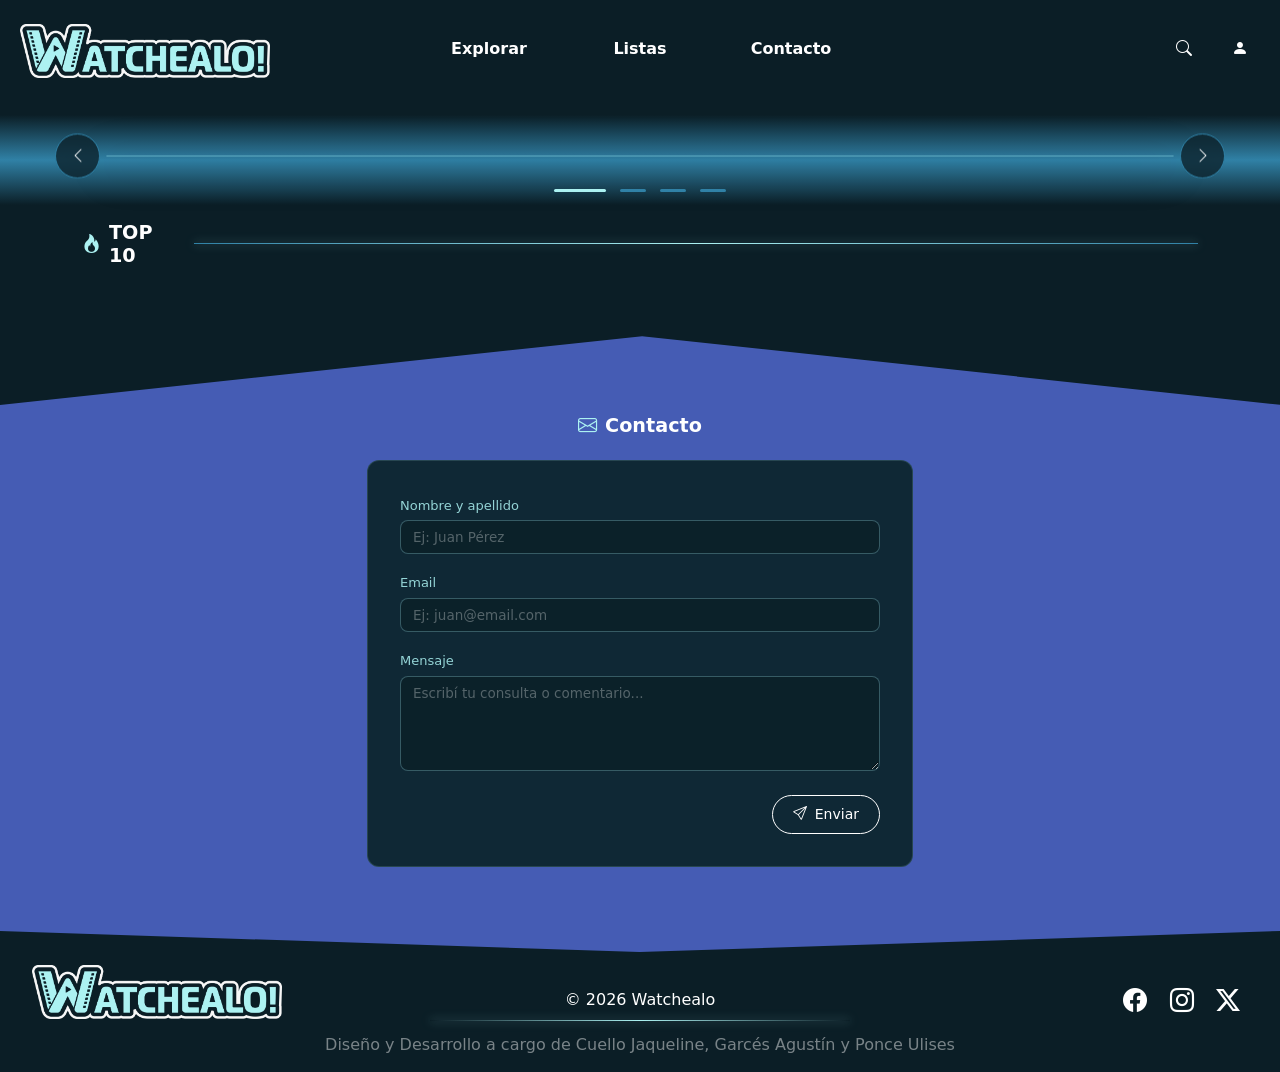
==== index.html @ a104c5ea "CAMBIOS ACTUALES" ====
<!DOCTYPE html>
<html lang="es">
<head>
    <meta charset="UTF-8">
    <meta name="viewport" content="width=device-width, initial-scale=1.0">
    <link href="https://cdn.jsdelivr.net/npm/bootstrap@5.2.3/dist/css/bootstrap.min.css" rel="stylesheet" integrity="sha384-rbsA2VBKQhggwzxH7pPCaAqO46MgnOM80zW1RWuH61DGLwZJEdK2Kadq2F9CUG65" crossorigin="anonymous">
    <link rel="stylesheet" href="https://cdn.jsdelivr.net/npm/bootstrap-icons@1.13.1/font/bootstrap-icons.min.css">
    <link rel="stylesheet" href="../css/estilos.css">
    <script src="https://www.google.com/recaptcha/api.js" async defer></script>
    <title>Inicio</title>
</head>
<body>
    <header class="sticky-top">
        <div class="container-fluid mb-3">
            <div class="row">
                <nav class="navbar navbar-expand-lg navbar-dark mx-auto bg-dark">
                    <div class="container-fluid mx-2 my-2 position-relative">
                        <a class="navbar-brand" href="inicio.html"><img src="../img/logo.png" alt="Logo" width="250" height="auto" class="d-inline-block align-text-top img"></a>
                        <button class="navbar-toggler" type="button" data-bs-toggle="collapse" data-bs-target="#navbarNav" aria-controls="navbarNav" aria-expanded="false" aria-label="Toggle navigation">
                        <span class="icono-hamb"><i class="bi bi-caret-down-fill"></i></span>
                        </button>
                        <div class="collapse navbar-collapse" id="navbarNav">

                            <!-- Menú centrado -->
                            <ul class="navbar-nav mx-auto links">
                                <li class="nav-item px-2">
                                    <a class="nav-link btn-nav" href="explorar.html">Explorar</a>
                                </li>
                                <li class="nav-item px-2">
                                    <a class="nav-link btn-nav" href="listas.html">Listas</a>
                                </li>
                                <li class="nav-item px-2">
                                    <a class="nav-link btn-nav" href="#Contacto">Contacto</a>
                                </li>
                            </ul>

                            <!-- Buscador y usuario a la derecha -->
                            <div class="d-flex flex-row flex-lg-row align-items-center ms-auto busquedaYusuario">
                                <form id="busquedaNav" class="d-flex me-3">
                                    <input class="form-control me-2" id="cuadroBusqueda" type="search" placeholder="Buscar...">
                                    <button class="btn btn-outline-success" id="busqueda" type="submit">
                                        <i class="bi bi-search"></i>
                                    </button>
                                </form>

                                <a href="perfil.html">
                                    <button class="btn btn-user" type="button">
                                        <i class="bi bi-person-fill"></i>
                                    </button>
                                </a>
                            </div>

                        </div>
                    </div>
                </nav>
            </div>
        </div>
    </header> 
    
    <main>
        <section class="carousel-wrap">
            <div class="container">
                <div class="position-relative px-4">

                    <div id="Carousel" class="carousel slide" data-bs-ride="carousel" data-bs-interval="6000">

                        <!-- INDICATORS -->
                        <div class="carousel-indicators">
                            <button type="button" data-bs-target="#Carousel" data-bs-slide-to="0" class="active" aria-current="true" aria-label="Slide 1"></button>
                            <button type="button" data-bs-target="#Carousel" data-bs-slide-to="1" aria-label="Slide 2"></button>
                            <button type="button" data-bs-target="#Carousel" data-bs-slide-to="2" aria-label="Slide 3"></button>
                            <button type="button" data-bs-target="#Carousel" data-bs-slide-to="3" aria-label="Slide 4"></button>
                        </div>

                        <div class="carousel-inner" id="contenedor-carrusel">

                            

                        </div>

                        <!-- CONTROLS  -->
                        <button class="carousel-control-prev" type="button" data-bs-target="#Carousel" data-bs-slide="prev">
                            <span class="carousel-control-prev-icon" aria-hidden="true"></span>
                            <span class="visually-hidden">Anterior</span>
                        </button>
                        <button class="carousel-control-next" type="button" data-bs-target="#Carousel" data-bs-slide="next">
                            <span class="carousel-control-next-icon" aria-hidden="true"></span>
                            <span class="visually-hidden">Siguiente</span>
                        </button>

                    </div>

                </div>
            </div>
        </section>

        <!-- ══ PELÍCULAS MÁS VISTAS ══ -->
        <section class="mas-vistas-wrap">
            <div class="container">

                <div class="mas-vistas-header">
                    <h2 class="mas-vistas-titulo">
                        <i class="bi bi-fire"></i> TOP 10
                        <hr class="opacity-25 my-0">
                    </h2>
                </div>
                <div class="container" id="contenedor-mejor-puntuados">
                    
                </div>
                


                </div>
            </div>
        </section>

        

        <!-- ══ CONTACTO ══ -->
        <section class="contacto-wrap" id="Contacto">
            <div class="custom-shape-divider-top-1781130821">
                <svg data-name="Layer 1" xmlns="http://www.w3.org/2000/svg" viewBox="0 0 1200 120" preserveAspectRatio="none">
                    <path d="M598.97 114.72L0 0 0 120 1200 120 1200 0 598.97 114.72z" class="shape-fill"></path>
                </svg>
            </div>
            
            <div class="container">
                <h2 class="contacto-titulo justify-content-center">
                    <i class="bi bi-envelope"></i> Contacto
                </h2>

                <div class="row justify-content-center">
                    <div class="col-12 col-md-8 col-lg-6">

                        <div class="card contacto-card">
                            <div class="card-body">

                                <form id="formContacto" action="https://formspree.io/f/xpqedaeg" method="post" novalidate>

                                    <!-- Nombre -->
                                    <div class="mb-3">
                                        <label for="Nombre" class="form-label">Nombre y apellido</label>
                                        <input
                                            type="text"
                                            class="form-control"
                                            name="Nombre"
                                            id="inputNombre"
                                            placeholder="Ej: Juan Pérez"
                                            required
                                        >
                                        <div class="invalid-feedback">Solo letras. Ingresá nombre y apellido.</div>
                                    </div>

                                    <!-- Email -->
                                    <div class="mb-3">
                                        <label for="Email" class="form-label">Email</label>
                                        <input
                                            type="email"
                                            class="form-control"
                                            name="Email"
                                            id="inputEmail"
                                            placeholder="Ej: juan@email.com"
                                            required
                                        >
                                        <div class="invalid-feedback">Ingresá un email válido.</div>
                                    </div>

                                    <!-- Mensaje -->
                                    <div class="mb-4">
                                        <label for="Mensaje" class="form-label">Mensaje</label>
                                        <textarea
                                            class="form-control"
                                            name="Mensaje"
                                            id="inputMensaje"
                                            rows="4"
                                            placeholder="Escribí tu consulta o comentario..."
                                            required
                                        ></textarea>
                                        <div class="invalid-feedback">El mensaje no puede estar vacío.</div>
                                    </div>

                                    <div class="d-flex justify-content-end">
                                        <div class="g-recaptcha" data-sitekey="TU_SITE_KEY_AQUI"></div>
                                        <button type="button" class="btn btn-enviar" id="boton-enviar-contacto">
                                            <i class="bi bi-send me-2"></i>Enviar
                                        </button>
                                    </div>

                                </form>

                                <!-- Confirmación visual -->
                                <div class="alert-confirmacion" id="confirmacion" role="alert">
                                    <i class="bi bi-check-circle-fill"></i>
                                    <span>¡Tu mensaje fue enviado! Te respondemos a la brevedad.</span>
                                </div>

                            </div>
                        </div>

                    </div>
                </div>
            </div>
        </section>

    </main>
    
<footer class="footer">
  <div class="custom-shape-divider-top-1781131331">
            <svg data-name="Layer 1" xmlns="http://www.w3.org/2000/svg" viewBox="0 0 1200 120" preserveAspectRatio="none">
                <path d="M1200 0L0 0 598.97 114.72 1200 0z" class="shape-fill"></path>
            </svg>
        </div>
    <div class="container-fluid">
        <div class="row">
            <div class="col-12 p-4 d-flex flex-column flex-lg-row justify-content-between align-items-center text-center">
                
                <a href="#"><img src="../img/logo.png" alt="Logo" width="250" height="auto" class="d-inline-block align-text-top img m-3"></a>

                <p class="mb-0 text-center m-3">© 2026 Watchealo</p>

                <div class="m-3 d-flex">
                    <a class="px-2" href="https://www.facebook.com/" target="_blank"><i class="bi bi-facebook icons"></i></a>
                    <a class="px-2" href="https://www.instagram.com/" target="_blank"><i class="bi bi-instagram icons"></i></a>
                    <a class="px-2" href="https://x.com/?lang=es" target="_blank"><i class="bi bi-twitter-x icons"></i></a>
                </div>

            </div>
        </div>

        <hr class="mx-4 opacity-25 my-0">

        <div class="row">
            <div class="col-12 x-4 text-center">
                <p class="mb-0 m-3">Diseño y Desarrollo a cargo de Cuello Jaqueline, Garcés Agustín y Ponce Ulises</p>
            </div>
        </div>

    </div>
</footer>
    
<script
    src="https://cdn.jsdelivr.net/npm/bootstrap@5.2.3/dist/js/bootstrap.bundle.min.js"
    integrity="sha384-kenU1KFdBIe4zVF0s0G1M5b4hcpxyD9F7jL+jjXkk+Q2h455rYXK/7HAuoJl+0I4"
    crossorigin="anonymous">
</script>

<script src="../js/comp.js"></script>
<script src="../js/validar.js"></script>
</body>
</html>
---- css/estilos.css ----
:root{
    --PRIMARY: #0b1e26;
    --SECONDARY: #acf2f2;
    --TERCIARY: #3081A6;
    --CUATERNARY: #455CB4;
    --WHITE: #FFFFFF;
    --CYAN: rgba(172, 242, 242, 0.6);
    --BORDER: rgba(172, 242, 242, 0.15);
    --CARD: #0f2835;
    --sizeNav: 1rem;
}


body{
    background-color: var(--PRIMARY);
    color: white;
}

::-webkit-scrollbar {
    width: 10px;
}

::-webkit-scrollbar-track {
    background: var(--PRIMARY);
}

::-webkit-scrollbar-thumb {
    background: var(--SECONDARY);
    border-radius: 10px;
}

::-webkit-scrollbar-thumb:hover {
    background: white;
}

/* <!-- Estilos para el navbar --> */

#cuadroBusqueda{
    width: 0;
    opacity: 0;
    padding: 0;
    border: 0;
    transition: all 0.5s ease;
}

#cuadroBusqueda.mostrar{
    width: 200px;
    opacity: 1;
    padding: .375rem .75rem;
    border: 1px solid rgba(172, 242, 242, 0.45);
    background-color: rgba(11, 30, 38, 0.85);
}

.bg-dark{
    background-color: var(--PRIMARY) !important;
}

.navbar {
    transition: background 0.5s ease, box-shadow 0.25s ease; 
    z-index: 1051;
    transition: bac;
}

.navbar-scroll {
    box-shadow: 0 8px 10px -8px rgba(0,0,0,0.5);
    background-color: var(--TERCIARY) !important;
    transition: background 3s ease, box-shadow 0.25s ease;  
    color: black !important;
}

.transition-scroll{
    transition: background 0.5s ease, box-shadow 0.25s ease;  
}

.btn-outline-success{
    border: 0px solid var(--SECONDARY);
    color: white;
    transition: all 0.5s ease;
}

.btn-outline-success:hover{
    background-color: transparent;
    color: var(--WHITE);
    text-shadow: 0 0 8px var(--SECONDARY);
}

.btn-outline-success:active{
    background-color: transparent !important;
    color: var(--SECONDARY) !important;
}

.btn-outline-success>i{
    font-weight: bold !important;
}

.form-control{
    background-color: transparent;
    color: white;
    border: 1px solid var(--TERCIARY) !important;
    
}

.form-control:focus{
    background-color: transparent;
    color: white;
    box-shadow: none;
}

.btn-user{
    border: 0px solid var(--SECONDARY);
    border-radius: 50%;
    color: white;
}

.btn-user:hover{
    /*background-color: var(--SECONDARY);*/
    color: var(--WHITE);
    text-shadow: 0 0 8px var(--SECONDARY);
}

.btn-user:active{
    /* background-color: var(--SECONDARY) !important; */
    color: var(--SECONDARY) !important;
}

.btn-user>i{
    font-size: var(--sizeNav);
}

.btn-nav{
    color: var(--WHITE);
    transition: color 0.3s ease;
    font-size: var(--sizeNav);
    font-weight: bold;   
    border-radius: 10px;
    width: 15vh;
    text-align: center;
    transition: all 0.3s ease;
}

.btn-nav:hover{
    color: var(--SECONDARY);
    text-shadow: 0 0 8px var(--SECONDARY);   
}



.icons{
    color: white;
    font-size: 1.5rem;
    transition: all 0.3s ease;
    display: inline-block; /* Porque los <i> son elementos inline, y transform: scale() no funciona bien sobre elementos inline puros. */
}

.icons:hover{
    color: var(--SECONDARY);
    transform: scale(1.2);
    text-shadow: 0 0 8px var(--CUATERNARY);
}

.img {
    transition: transform 0.3s ease !important;
    display: inline-block; /* Asegura que el navegador pueda calcular la escala sin problemas */
}

/* Ataque doble: Si el mouse toca la imagen o toca el enlace contenedor,
   el logo se va a agrandar sí o sí */
.img:hover,
.navbar-brand:hover .img,
.footer a:hover .img {
    transform: scale(1.05) !important;
}

@media (max-width: 991.98px) {


    /* TODO ESTO ES PARA EL NAV */
    .navbar-collapse {
        text-align: center;
        padding-top: 1rem;
        display: flex;
        flex-direction:column;
        align-items: center;
    }

    .navbar-nav {
        margin-bottom: 1.5rem;
    }

    .navbar-nav .nav-item {
        margin: 5px 10px;
    }

    .busquedaYusuario{
        margin-bottom: 5px;
        margin: auto;
        flex-direction: row !important;
        justify-content: center;       
        width: 100%; 
    }

    .links{
        display: flex;
        flex-direction: row;
        flex-wrap: wrap;
        justify-content: center;
    }

    .navbar-toggler{
        background-color: transparent;
        border: 1px solid var(--SECONDARY)
    }

    .icono-hamb{
        color: var(--SECONDARY);
        font-size: 20px;
        display: inline-block;
        transition: transform 0.5s ease;
    }

    .icono-hamb.rotado{
        transform: rotate(180deg);
    }

    .navbar-toggler:focus{
        box-shadow: none;
    }
    /**********************************************/

    


}

@media (max-width: 767px) {
    .reseñas_perfil{
        display: flex;
        flex-direction: row;
        
    }

    .reseña{
        margin: 0% 10%;
    }
}



.header{
    background-color: var(--PRIMARY) !important;
}

.footer{
    background-color: var(--PRIMARY) !important;
    position: relative;    
}

/*------------------------------------------------ CARRUSEL INICIO ------------------------------------------------  */

/* Contenedor general */
#Carousel {
    border-radius: 12px;
    border: 1px solid rgba(172, 242, 242, 0.2);
    box-shadow: 0 8px 40px rgba(0, 0, 0, 0.6);
}

#Carousel .carousel-inner {
    border-radius: 12px;
    overflow: hidden;
}

/* Imagen backdrop */
#Carousel .carousel-item img.backdrop {
    width: 100%;
    aspect-ratio: 16 / 9;
    object-fit: cover;
    filter: brightness(0.45);
    transition: transform 0.9s ease;
    display: block;
}

#Carousel .carousel-item.active img.backdrop {
    transform: scale(1.04);
}

#Carousel .carousel-caption {
    bottom: 0;
    left: 0;
    right: 0;
    padding: 0;
    text-align: left;
    background: linear-gradient(to top, #0b1e26 55%, rgba(11, 30, 38, 0.6) 85%, transparent 100%);
}

.caption-inner {
    display: flex;
    align-items: flex-end;
    gap: 16px;
    padding: 20px 20px 18px;
}

/* Póster dentro del caption */
.caption-poster {
    flex-shrink: 0;
    width: 90px;
    aspect-ratio: 2/3;
    object-fit: cover;
    border-radius: 6px;
    border: 1px solid var(--TERCIARY);
    box-shadow: 0 4px 16px rgba(0,0,0,0.5);
}

/* Info a la derecha del póster */
.caption-info {
    flex: 1;
    display: flex;
    flex-direction: column;
    gap: 5px;
    padding-bottom: 4px;
}

.caption-genre {
    font-size: 10px;
    letter-spacing: 2px;
    text-transform: uppercase;
    color: var(--SECONDARY);
    opacity: 0.8;
    font-weight: 500;
    margin: 0;
}

.caption-title {
    font-size: clamp(1.1rem, 2.6vw, 1.55rem);
    font-weight: 700;
    color: white;
    line-height: 1.2;
    margin: 0;
}

.caption-meta {
    display: flex;
    gap: 12px;
    flex-wrap: wrap;
    font-size: 11.5px;
    color: var(--CYAN);
    margin: 0;
}

.caption-meta span {
    display: flex;
    align-items: center;
    gap: 4px;
}

.caption-desc {
    font-size: 12.5px;
    line-height: 1.6;
    color: rgba(255, 255, 255, 0.55);
    display: -webkit-box;
    -webkit-line-clamp: 2;
    -webkit-box-orient: vertical;
    overflow: hidden;
    margin: 0;
}

.badge-trailer {
    position: absolute;
    top: 14px;
    left: 16px;
    z-index: 10;
    font-size: 10px;
    letter-spacing: 2.5px;
    text-transform: uppercase;
    color: var(--SECONDARY);
    border: 1px solid var(--SECONDARY);
    padding: 3px 9px;
    border-radius: 6px;
    background: rgba(11, 30, 38, 0.55);
    backdrop-filter: blur(4px);
}

.badge-rating {
    position: absolute;
    top: 14px;
    right: 16px;
    z-index: 10;
    display: flex;
    align-items: center;
    gap: 5px;
    background: rgba(11, 30, 38, 0.6);
    border: 1px solid rgba(172, 242, 242, 0.25);
    border-radius: 6px;
    padding: 4px 10px;
    font-size: 13px;
    color: var(--SECONDARY);
    backdrop-filter: blur(4px);
}

/* Botón play centrado sobre la imagen */
.btn-play {
    position: absolute;
    top: 42%;
    left: 50%;
    transform: translate(-50%, -50%);
    z-index: 10;
    width: 62px;
    height: 62px;
    border-radius: 50%;
    border: 2px solid var(--CYAN);
    background: rgba(11, 30, 38, 0.5);
    backdrop-filter: blur(6px);
    display: flex;
    align-items: center;
    justify-content: center;
    text-decoration: none;
    color: var(--SECONDARY);
    font-size: 24px;
    transition: all 0.25s ease;
}

.btn-play:hover {
    background: var(--SECONDARY);
    border-color: var(--SECONDARY);
    color: var(--PRIMARY);
    transform: translate(-50%, -50%) scale(1.1);
}

#Carousel .carousel-control-prev,
#Carousel .carousel-control-next {
    width: 45px;
    height: 45px;
    top: 50%;
    transform: translateY(-50%);
    background: rgba(11, 30, 38, 0.75);
    border: 1px solid var(--TERCIARY);
    border-radius: 50%;
    backdrop-filter: blur(6px);
    opacity: 1;
    transition: all 0.2s ease;
}

#Carousel .carousel-control-prev { left: -52px; }
#Carousel .carousel-control-next { right: -52px; }

#Carousel .carousel-control-prev:hover,
#Carousel .carousel-control-next:hover {
    background: var(--SECONDARY);
    border-color: var(--SECONDARY);
}

/* Íconos dentro de los controles */
#Carousel .carousel-control-prev-icon,
#Carousel .carousel-control-next-icon {
    width: 16px;
    height: 16px;
}

#Carousel .carousel-control-prev:hover .carousel-control-prev-icon,
#Carousel .carousel-control-next:hover .carousel-control-next-icon {
    filter: invert(1) brightness(0);
}

#Carousel .carousel-indicators {
    bottom: -36px;
    margin: 0;
    justify-content: center;
    gap: 8px;
}

#Carousel .carousel-indicators [data-bs-target] {
    width: 26px;
    height: 3px;
    border-radius: 2px;
    background: var(--TERCIARY);
    border: none;
    border-top: none;
    border-bottom: none;
    opacity: 1;
    transition: all 0.35s ease;
}

#Carousel .carousel-indicators .active {
    width: 52px;
    background: var(--SECONDARY);
    opacity: 1;
}

/* Animaciones de entrada del texto */
.carousel-item .caption-genre,
.carousel-item .caption-title,
.carousel-item .caption-desc { opacity: 0; transform: translateY(8px); transition: none; }
.carousel-item.active .caption-genre  { opacity: 1; transform: none; transition: opacity 0.45s 0.1s ease, transform 0.45s 0.1s ease; }
.carousel-item.active .caption-title  { opacity: 1; transform: none; transition: opacity 0.45s 0.22s ease, transform 0.45s 0.22s ease; }
.carousel-item.active .caption-desc   { opacity: 1; transform: none; transition: opacity 0.45s 0.35s ease, transform 0.45s 0.35s ease; }

/* Espacio debajo del carousel para los indicators */
.carousel-wrap {
    padding: 2.5rem 0 3rem;
    background: linear-gradient(var(--PRIMARY), var(--TERCIARY), var(--PRIMARY));
}

/* ── RESPONSIVE ── */

@media (min-width: 992px) {
    /* Apuntamos al ul de los links */
    .navbar-nav.links {
        position: absolute;
        left: 50%;
        transform: translateX(-50%);
    }
}

@media (max-width: 375px) {
    .navbar-nav.links {
        display: flex;
        flex-direction: column;
    }
}

@media (max-width: 425px) {
    .navbar-nav.links {
        display: flex;
        flex-direction: column;
    }
}

/* Mobile L (≤425px) y landscape */
@media (max-width: 425px) {
    #Carousel .carousel-item img.backdrop {
        aspect-ratio: 4 / 3;
    }

    #Carousel .carousel-caption {
        background: linear-gradient(to top, #0b1e26 70%, rgba(11,30,38,0.7) 90%, transparent 100%);
    }

    .caption-inner {
        padding: 14px 12px 12px;
        gap: 10px;
    }

    .caption-poster {
        width: 60px;
    }

    .caption-title {
        font-size: 1rem;
    }

    .caption-desc {
        display: none;
    }

    .caption-meta span:last-child {
        display: none;
    }

    .btn-play {
        width: 48px;
        height: 48px;
        font-size: 18px;
        top: 35%;
    }

    #Carousel .carousel-control-prev { left: 4px; }
    #Carousel .carousel-control-next { right: 4px; }

    .badge-trailer { font-size: 9px; padding: 2px 7px; top: 10px; left: 10px; }
    .badge-rating  { font-size: 11px; padding: 3px 8px; top: 10px; right: 10px; }
}

/* Mobile M (≤375px) */
@media (max-width: 375px) {
    #Carousel .carousel-item img.backdrop {
        aspect-ratio: 3 / 3;
    }

    .caption-poster { width: 52px; }
    .caption-title  { font-size: 0.9rem; }
    .caption-genre  { font-size: 9px; letter-spacing: 1.5px; }
    .caption-meta   { font-size: 10px; gap: 8px; }
}

/* Landscape móvil (altura ≤ 500px) */
@media (max-height: 500px) and (orientation: landscape) {
    #Carousel .carousel-item img.backdrop {
        aspect-ratio: 16 / 6;
    }

    .caption-inner  { padding: 10px 12px; gap: 10px; }
    .caption-poster { width: 55px; }
    .caption-title  { font-size: 0.95rem; }
    .caption-desc   { display: none; }

    .btn-play {
        width: 44px;
        height: 44px;
        font-size: 16px;
        top: 32%;
    }

    #Carousel .carousel-control-prev { left: 4px; }
    #Carousel .carousel-control-next { right: 4px; }
}

/* --- CORRECCIÓN RESPONSIVE PARA EL HEADER (EVITA QUE SE ROMPA) --- */
@media (max-width: 576px) {
    .navbar-brand img {
        width: 160px !important; /* Achica el logo en celus para dejarle lugar al botón */
        transition: width 0.2s ease; /* Suaviza el cambio si se gira la pantalla */
    }
    
    /* Ajuste opcional: reduce un toque el padding del nav en celulares si hiciera falta */
    .navbar-expand-lg .container-fluid {
        padding-left: 5px !important;
        padding-right: 5px !important;
    }
}



/*------------------------------------------------  SECCIÓN: MÁS VISTAS ------------------------------------------------  */

.mas-vistas-wrap {
    padding: 1rem 0 3rem;
    background: var(--PRIMARY);
}

.mas-vistas-header {
    margin-bottom: 1.2rem;
}

.mas-vistas-titulo {
    font-size: 1.2rem;
    font-weight: 700;
    color: white;
    display: flex;
    align-items: center;
    gap: 8px;
}

.mas-vistas-titulo i {
    color: var(--SECONDARY);
}

.card.pelicula-card {
    background-color: var(--CARD);
    border: 1px solid var(--BORDER);
    border-radius: 10px;
    overflow: hidden;
    transition: transform 0.25s ease, box-shadow 0.25s ease;
    cursor: pointer;
}

.card.pelicula-card:hover {
    transform: translateY(-4px);
    box-shadow: 0 10px 30px var(--SECONDARY);
}

.pelicula-img-wrap {
    position: relative;
    overflow: hidden;
}

.card-img-top.pelicula-img {
    width: 100%;
    aspect-ratio: 2/3;
    object-fit: cover;
    border-radius: 0;
    transition: filter 0.3s ease;
}

.card.pelicula-card:hover .card-img-top.pelicula-img {
    filter: brightness(0.65);
}



.card-body.pelicula-info {
    display: flex;
    align-items: center;
    justify-content: space-between;
    padding: 8px 10px;
    gap: 6px;
    background-color: var(--CARD);
}

.card-title.pelicula-titulo {
    font-size: 12.5px;
    font-weight: 600;
    color: white;
    white-space: nowrap;
    overflow: hidden;
    text-overflow: ellipsis;
    margin-bottom: 0;
}

.pelicula-rating {
    font-size: 12px;
    color: var(--SECONDARY);
    white-space: nowrap;
    display: flex;
    align-items: center;
    gap: 3px;
    flex-shrink: 0;
    font-weight: bold;
}

.pelicula-rating i {
    font-size: 10px;
}

/*------------------------------------------------  SECCIÓN: CONTACTO ------------------------------------------------  */

.contacto-wrap {
    padding: 5rem 0 4rem;
    background-color: var(--CUATERNARY);
    position: relative;
}

.contacto-titulo {
    font-size: 1.2rem;
    font-weight: 700;
    color: white;
    display: flex;
    align-items: center;
    gap: 8px;
    margin-bottom: 1.4rem;
}

.contacto-titulo i { color: var(--SECONDARY); }

.card.contacto-card {
    --bs-card-bg: var(--CARD);
    --bs-card-border-color: var(--BORDER);
    --bs-card-border-radius: 12px;
}

.card.contacto-card .card-body {
    padding: 2rem;
}

/* Labels */
.contacto-card .form-label {
    color: rgba(172, 242, 242, 0.85);
    font-size: 13px;
    font-weight: 500;
    margin-bottom: 5px;
}

/* Inputs y textarea */
.contacto-card .form-control {
    background-color: rgba(11, 30, 38, 0.7) !important;
    border: 1px solid rgba(172, 242, 242, 0.25) !important;
    border-radius: 8px;
    color: white !important;
    font-size: 13.5px;
    transition: border-color 0.2s ease, box-shadow 0.2s ease;
}

.contacto-card .form-control:focus {
    border-color: var(--SECONDARY) !important;
    box-shadow: 0 0 0 3px rgba(172, 242, 242, 0.12) !important;
    background-color: rgba(11, 30, 38, 0.9) !important;
}

.contacto-card .form-control::placeholder {
    color: rgba(255, 255, 255, 0.3);
}

/* Feedback de validación */
.contacto-card .invalid-feedback {
    font-size: 11.5px;
    color: #f08080;
}

.contacto-card .form-control.is-invalid {
    border-color: #f08080 !important;
}

/* Botón enviar */
.btn-enviar {
    background-color: transparent;
    border: 1px solid var(--SECONDARY);
    color: var(--SECONDARY);
    border-radius: 8px;
    padding: 8px 28px;
    font-size: 14px;
    font-weight: 500;
    transition: all 0.25s ease;
}

.btn-enviar:hover {
    background-color: var(--SECONDARY) !important;
    color: var(--PRIMARY);
    border-color: var(--SECONDARY);
    box-shadow: 0 0 8px var(--SECONDARY);
}

.btn-enviar:active {
    background-color: var(--SECONDARY) !important;
    color: var(--PRIMARY) !important;
}

/* Alerta de confirmación */
.alert-confirmacion {
    display: none;
    background-color: rgba(172, 242, 242, 0.1);
    border: 1px solid var(--TERCIARY);
    border-radius: 8px;
    color: var(--SECONDARY);
    font-size: 13.5px;
    padding: 12px 16px;
    margin-top: 1rem;
    align-items: center;
    gap: 8px;
}

.alert-confirmacion.visible {
    display: flex;
}

.alert-confirmacion i {
    font-size: 18px;
    flex-shrink: 0;
}

/*------------------------------------------------ BANNER DE PERFIL ------------------------------------------------*/

header + main > .container-fluid.px-0 {
    position: relative;
    z-index: 1;
}

header.sticky-top{
    z-index: 1055;
}

.container-fluid.px-0.position-relative {
    z-index: 1;
}

.banner-wrapper {
    position: relative;
}

.banner-img {
    width: 100%;
    height: auto;
    max-height: 40vh;
    object-fit: cover;
    border: 2px solid var(--SECONDARY);
    display: block;
    opacity: 25;
}

.banner-filtro{
    position: absolute;
    top: 0;
    left: 0;
    width: 100%;
    height: 100%;
    /* Un negro con 40% de opacidad. Puedes subirlo a 0.6 si quieres más oscuro */
    background-color: rgba(0, 0, 0, 0.4); 
    pointer-events: none; /* Esto permite que hagas clic a través de la capa hacia los botones */
    z-index: 1; /* Asegura que la capa esté por encima de la imagen */
}

/* Botón cerrar sesión sobre el banner */
.btn-cerrar-sesion-banner {
    position: absolute;
    top: 15px;
    right: 200px;
    border-radius: 20px;
    padding: 6px 16px;
    z-index: 1050;
    background-color: var(--CARD);
    color: var(--WHITE);
    border: 2px solid var(--SECONDARY) !important;
}

.btn-cerrar-sesion-banner:hover{
    background-color: var(--TERCIARY);
    color: var(--WHITE);
    transform: scale(1.05);
}

.btn-cerrar-sesion-banner:hover i{
    color: var(--CARD);
}


/*------------------------------------------------ FOTO DE PERFIL + USERNAME ------------------------------------------------*/

.perfil-header-row {
    display: flex;
    align-items: center;
    gap: 1rem;
    padding: 0 5%;
    position: absolute;
    bottom: 0;
    left: 0;
    width: 100%;
    z-index: 1040;
    transform: translateY(-50%);
}

.pfp-contenedor {
    position: relative;
    flex-shrink: 0;
    width: clamp(90px, 12vw, 180px);
    aspect-ratio: 1 / 1;
}

.pfp-img {
    width: 100%;
    height: 100%;
    object-fit: cover;
    background-color: white;
    border: 3px solid var(--SECONDARY);
    display: block;
}

/* Botón cámara — centrado debajo de la foto */
.btn-cambiar-pfp {
    position: absolute;
    bottom: -14px;
    left: 50%;
    transform: translateX(-50%);
    background-color: var(--PRIMARY);
    border: 2px solid var(--SECONDARY);
    color: var(--WHITE);
    border-radius: 50%;
    width: 32px;
    height: 32px;
    display: flex;
    align-items: center;
    justify-content: center;
    cursor: pointer;
    transition: all 0.3s ease;
    z-index: 1050;
}

.btn-cambiar-pfp:hover {
    background-color: var(--SECONDARY);
    color: var(--TERCIARY);
    transform: translateX(-50%) scale(1.1);
}

.btn-cambiar-pfp i {
    font-size: 0.9rem;
}

.usuario-info-row {
    padding-bottom: 0.5rem;
}

.usuario-info-row h2 {
    color: white;
    text-shadow: 1px 1px 6px rgba(0,0,0,0.8);
    font-size: clamp(1.1rem, 3vw, 1.8rem);
}

/*------------------------------------------------ SECCIÓN PRINCIPAL ------------------------------------------------*/

.seccion-principal {
    padding-top: 1.5rem;
    padding-bottom: 3rem;
}

/*------------------------------------------------ BOTÓN CAMBIAR BANNER ------------------------------------------------*/

.btn-cambiar-banner {
    position: absolute;
    bottom: 15px;
    right: 15px;
    background-color: var(--PRIMARY)!important;
    border: 2px solid var(--SECONDARY);
    color: var(--WHITE);
    border-radius: 20px;
    padding: 6px 15px;
    font-size: 0.85rem;
    font-weight: 500;
    display: flex;
    align-items: center;
    gap: 8px;
    transition: all 0.3s ease;
    cursor: pointer;
    z-index: 10;
}

.btn-cambiar-banner:hover {
    background-color: var(--SECONDARY) !important;
    color: var(--TERCIARY);
    transform: scale(1.05);
    box-shadow: 0 0 8px var(--CYAN);
}

.btn-cambiar-banner i {
    font-size: 1rem;
}

/*------------------------------------------------ BOTÓN EDITAR PERFIL GENERAL ------------------------------------------------*/

.btn-editar-perfil-general {
    position: absolute;
    top: 15px;
    right: 15px;
    background-color: var(--PRIMARY);
    border: 2px solid var(--SECONDARY);
    color: var(--SECONDARY);
    border-radius: 20px;
    padding: 6px 16px;
    font-size: 0.85rem;
    font-weight: 600;
    display: flex;
    align-items: center;
    gap: 8px;
    cursor: pointer;
    transition: all 0.3s ease;
    z-index: 1050;
}

.btn-editar-perfil-general:hover {
    background-color: var(--SECONDARY);
    color: var(--PRIMARY);
    transform: scale(1.05);
}

.btn-editar-perfil-general i {
    font-size: 0.95rem;
}

.modalConfirmar{
    background-color: var(--CARD); 
    border: 1px solid var(--TERCIARY); 
    color: white; border-radius: 14px;
}

/*------------------------------------------------ BOTÓN CONFIRMAR MODAL ------------------------------------------------*/
.btnConfirmarModal{
    background-color: transparent; 
    border: 2px solid var(--SECONDARY); 
    color: var(--WHITE);
}

.btnConfirmarModal:hover{
    background-color: var(--SECONDARY) !important;
    color: var(--TERCIARY) !important;
}

/* ==========================================================================
   Ajustes para pantallas móviles generales (Mobile L hacia abajo)
   ========================================================================== */
@media (max-width: 576px) {
    
    /* 1. AGRANDAMOS EL BANNER: Le damos más altura vertical para albergar todo el bloque */
    .banner-img {
        min-height: 220px !important; /* Espacio de sobra para que respire el diseño */
    }

    /* 2. METEMOS EL CONTENEDOR ADENTRO: Cambiamos la lógica de posicionamiento */
    .perfil-header-row {
        flex-direction: column !important;
        align-items: center !important;
        text-align: center !important;
        padding: 0 15px !important;
        width: 100% !important;
        
        /* En vez de pasarse de la línea, se apoya en el fondo interno del banner */
        top: auto !important;
        bottom: 15px !important; 
        transform: none !important; /* Eliminamos el desplazamiento hacia afuera de image_1cfed7.png */
        gap: 0.3rem !important;
    }

    /* Bloque de texto y botón de cambio de nombre */
    .usuario-info-row {
        padding-bottom: 0 !important;
        display: flex !important;
        flex-direction: column !important;
        align-items: center !important;
        gap: 0.4rem !important;
        margin-top: 12px !important; /* Margen justo para esquivar la cámara flotante */
    }

    .usuario-info-row h2 {
        font-size: 1.4rem !important;
        margin-bottom: 0 !important;
        /* IMPORTANTE: Como vuelve a estar dentro del banner (que puede tener zonas claras), 
           le reforzamos la sombra negra para garantizar que el nombre sea 100% legible */
        text-shadow: 2px 2px 8px rgba(0, 0, 0, 0.9) !important; 
        color: white !important;
    }

    #btn-cambiar-username {
        font-size: 0.75rem !important;
        padding: 5px 14px !important;
        /* Le damos un fondo oscuro semi-transparente para que contraste hermoso dentro del banner */
        background-color: rgba(15, 40, 53, 0.75) !important;
        border: 1.5px solid var(--celeste) !important;
    }

    /* 3. SIMPLIFICACIÓN DEL FLUJO: Como ya nada sobresale del banner, 
       la sección principal de abajo puede recuperar su padding normal */
    .seccion-principal {
        padding-top: 1.5rem !important; 
    }
    
    /* Mantenemos la posición limpia de los botones de las esquinas */
    .btn-cerrar-sesion-banner {
        right: auto !important;
        left: 12px !important;
        top: 12px !important;
    }

    .btn-editar-perfil-general {
        right: 12px !important;
        top: 12px !important;
    }

    .btn-cambiar-banner {
        bottom: 12px !important;
        right: 12px !important;
    }
}

/* ==========================================================================
   Filtro estricto para Mobile M (375px) y Mobile S (320px) 
   ========================================================================== */
@media (max-width: 425px) {
    
    /* Mantenemos los botones circulares perfectos y centrados */
    .btn-cerrar-sesion-banner,
    .btn-editar-perfil-general {
        font-size: 0 !important; 
        line-height: 0 !important;
        width: 40px !important;    
        height: 40px !important;
        padding: 0 !important;
        border-radius: 50% !important;
        display: flex !important;  
        align-items: center !important;
        justify-content: center !important;
        gap: 0 !important;
    }

    .btn-cambiar-banner {
        font-size: 0 !important; 
        line-height: 0 !important;
        width: 40px !important;    
        height: 40px !important;
        padding: 0 !important;
        border-radius: 50% !important;
        gap: 0 !important;
        display: flex; 
        align-items: center;
        justify-content: center;
    }
    
    .btn-cambiar-banner:not([style*="display: none"]) {
        display: flex !important;
    }

    .btn-cerrar-sesion-banner i,
    .btn-editar-perfil-general i,
    .btn-cambiar-banner i {
        font-size: 1.2rem !important; 
        margin: 0 !important;
        padding: 0 !important;
        line-height: 1 !important;    
        display: inline-block !important;
    }
}

/*------------------------------------------------ BIOGRAFÍA ------------------------------------------------*/

.bio-section-header {
    display: flex;
    align-items: center;
    gap: 10px;
    margin-bottom: 0.85rem;
}

.bio-section-header h1 {
    font-size: 1.1rem;
    font-weight: 700;
    letter-spacing: 0.08em;
    text-transform: uppercase;
    color: var(--SECONDARY);
    margin: 0;
    text-shadow: 0 0 8px var(--SECONDARY);
}

.bio-section-header h1 i{
    color: var(--WHITE);
    text-shadow: var(--SECONDARY);
}

.bio-section-header .section-line {
    flex: 1;
    height: 1px;
    background: linear-gradient(to right, var(--TERCIARY), transparent);
}

.bio-card {
    background: linear-gradient(135deg, rgba(172, 242, 242, 0.06), rgba(15, 40, 53, 0.85));
    border: 1px solid rgba(172, 242, 242, 0.2);
    border-radius: 16px;
    padding: 1.5rem 1.75rem;
    position: relative;
    overflow: hidden;
    transition: border-color 0.3s ease, box-shadow 0.3s ease;
}

.bio-card::before {
    content: "";
    position: absolute;
    top: 0; left: 0;
    width: 4px;
    height: 100%;
    background: linear-gradient(to bottom, var(--SECONDARY), transparent);
    border-radius: 16px 0 0 16px;
}

.bio-card:hover {
    border-color: rgba(172, 242, 242, 0.4);
    box-shadow: 0 6px 28px rgba(0, 0, 0, 0.35);
}

.bio-card p#texto-bio {
    color: rgba(255, 255, 255, 0.82);
    font-size: 0.97rem;
    line-height: 1.75;
    margin: 0;
    border: none !important;
    padding: 0 !important;
    background: transparent;
}

#btn-editar-bio {
    font-size: 0.78rem;
    font-weight: 600;
    letter-spacing: 0.05em;
    text-transform: uppercase;
    border-color: var(--SECONDARY) !important;
    color: var(--SECONDARY) !important;
    border-radius: 20px;
    padding: 4px 14px;
    transition: all 0.25s ease;
}

#btn-editar-bio:hover {
    background-color: var(--SECONDARY) !important;
    color: var(--PRIMARY) !important;
    transform: scale(1.04);
}

/*------------------------------------------------ TEXTAREA BIOGRAFÍA ------------------------------------------------*/

.textarea-bio-edicion {
    width: 100%;
    background-color: rgba(172, 242, 242, 0.04);
    color: white;
    border: 1px solid var(--SECONDARY) !important;
    border-radius: 10px;
    padding: 1rem;
    font-family: inherit;
    font-size: 0.97rem;
    line-height: 1.75;
    resize: vertical;
    min-height: 90px;
    transition: box-shadow 0.25s ease;
}

.textarea-bio-edicion:focus {
    outline: none;
    box-shadow: 0 0 0 3px rgba(172, 242, 242, 0.18);
}

/*------------------------------------------------ BOTÓN EDITAR USERNAME ------------------------------------------------*/

#btn-cambiar-username{
    background-color: var(--PRIMARY);
}

#btn-cambiar-username:hover {
    background-color: var(--SECONDARY) !important;
    color: var(--TERCIARY) !important;
    transform: scale(1.05);
    transition: all 0.3s ease;
}

/*------------------------------------------------ FAVORITOS ------------------------------------------------*/

.seccion-titulo {
    font-size: 1.1rem;
    font-weight: 700;
    letter-spacing: 0.08em;
    text-transform: uppercase;
    color: var(--SECONDARY);
    text-shadow: 0 0 8px var(--CYAN);
    margin: 0;
}

.seccion-titulo i{
    color: var(--WHITE);
    text-shadow: 0 0 8px var(--SECONDARY);
}

.perfil-seccion-header {
    display: flex;
    align-items: center;
    gap: 10px;
    margin-bottom: 1rem;
}

.perfil-seccion-header .section-line {
    flex: 1;
    height: 1px;
    background: linear-gradient(to right, var(--TERCIARY), transparent);
}

.favorito-item {
    position: relative;
    border-radius: 10px;
    overflow: hidden;
    cursor: pointer;
    display: block;
    text-decoration: none;
}

.favorito-item img {
    width: 100%;
    aspect-ratio: 2/3;
    object-fit: cover;
    border-radius: 10px;
    border: 1px solid rgba(172, 242, 242, 0.2);
    display: block;
    transition: filter 0.3s ease, transform 0.3s ease;
}

.favorito-item:hover img {
    filter: brightness(0.45);
    transform: scale(1.03);
}

.favorito-titulo-hover {
    position: absolute;
    bottom: 0;
    left: 0;
    right: 0;
    padding: 10px 8px;
    background: linear-gradient(to top, rgba(11, 30, 38, 0.95) 60%, transparent);
    color: white;
    font-size: 0.78rem;
    font-weight: 600;
    text-align: center;
    line-height: 1.3;
    border-radius: 0 0 10px 10px;
    opacity: 0;
    transform: translateY(6px);
    transition: opacity 0.3s ease, transform 0.3s ease;
    pointer-events: none;
}

.favorito-item:hover .favorito-titulo-hover {
    opacity: 1;
    transform: translateY(0);
}

.favorito-badge-fav {
    position: absolute;
    top: 7px;
    right: 7px;
    background: rgba(11, 30, 38, 0.75);
    border: 1px solid var(--TERCIARY);
    border-radius: 50%;
    width: 26px;
    height: 26px;
    display: flex;
    align-items: center;
    justify-content: center;
    font-size: 0.65rem;
    color: gold;
    opacity: 0;
    transition: opacity 0.3s ease;
    pointer-events: none;
}

.favorito-item:hover .favorito-badge-fav {
    opacity: 1;
}

.favoritos-vacio {
    grid-column: 1 / -1;
    color: rgba(255, 255, 255, 0.4);
    font-size: 0.9rem;
    text-align: center;
    padding: 2rem 0;
    border: 1px dashed rgba(172, 242, 242, 0.2);
    border-radius: 12px;
}

/*------------------------------------------------ RESEÑAS DE PERFIL ------------------------------------------------*/

.reseña-card {
    background: rgba(255, 255, 255, 0.025);
    border-left: 3px solid var(--CUATERNARY) !important;
    border-radius: 12px;
    padding: 2.2rem 1.1rem 1rem;
    position: relative;
    margin-bottom: 0.85rem;
    transition: background 0.25s ease, box-shadow 0.25s ease;
    border: 1px solid rgba(172, 242, 242, 0.1);
}

.reseña-card:hover {
    background: rgba(172, 242, 242, 0.04);
    box-shadow: 0 4px 18px rgba(0, 0, 0, 0.3);
}

.reseña-portada {
    width: 48px;
    aspect-ratio: 2/3;
    object-fit: cover;
    border-radius: 6px;
    border: 1.5px solid var(--TERCIARY);
    flex-shrink: 0;
}

.reseña-header {
    display: flex;
    align-items: flex-start;
    gap: 12px;
    margin-bottom: 0.65rem;
}

.reseña-meta {
    flex: 1;
    min-width: 0;
}

.reseña-titulo-peli {
    font-size: 0.72rem;
    color: var(--SECONDARY);
    opacity: 0.75;
    white-space: nowrap;
    overflow: hidden;
    text-overflow: ellipsis;
    margin: 0 0 4px;
}

.reseña-estrellas {
    display: flex;
    align-items: center;
    gap: 4px;
    font-size: 0.72rem;
}

.reseña-puntaje {
    color: rgba(172, 242, 242, 0.55);
    font-size: 0.7rem;
}

.reseña-texto {
    font-size: 0.88rem;
    line-height: 1.6;
    color: rgba(255, 255, 255, 0.55);
    margin: 0;
    display: -webkit-box;
    -webkit-line-clamp: 3;
    -webkit-box-orient: vertical;
    overflow: hidden;
}

.btn-eliminar-reseña {
    position: absolute;
    top: 0.6rem;
    right: 0.75rem;
    background: transparent;
    border: 1px solid var(--CUATERNARY);
    color: var(--CUATERNARY);
    border-radius: 20px;
    padding: 2px 10px;
    font-size: 0.72rem;
    cursor: pointer;
    transition: all 0.25s ease;
    line-height: 1.6;
}

.btn-eliminar-reseña:hover {
    background: var(--SECONDARY);
    border-color: var(--CUATERNARY);
    color: var(--CUATERNARY);
}

.reseñas-vacio {
    color: rgba(255, 255, 255, 0.4);
    font-size: 0.9rem;
    text-align: center;
    padding: 2rem 0;
    border: 1px dashed rgba(172, 242, 242, 0.2);
    border-radius: 12px;
}

/* Clases legacy — se mantienen por compatibilidad con detalle.html */
.estrella {
    color: gold;
    display: flex;
    gap: 2px;
    font-size: 0.85rem;
}

.portada {
    width: 100%;
}

/*------------------------------------------------ DETALLE DE PELÍCULA/SERIE ------------------------------------------------*/

/* --- ESTILOS DE BANNER Y TEXTO SUPERPUESTO (CORREGIDO A LA IZQUIERDA) --- */
.banner-detalle-img {
    object-fit: cover;
    max-height: 450px; 
    filter: brightness(0.6); /* Oscurece un pelín el fondo para que las letras blancas resalten */
}

.titulo-contenedor {
    position: absolute;
    bottom: 0; /* Lo bajamos a 0 para que el gradiente empiece bien desde abajo */
    left: 0;
    width: 100%;
    z-index: 10;
    text-align: left;
    
    /* EL GRADIENTE: Va desde un negro semi-transparente abajo hacia transparente arriba */
    background: linear-gradient(to top, var(--PRIMARY) 0%, rgba(0, 0, 0, 0.4) 60%, rgba(0, 0, 0, 0) 100%);
    
    /* Le sumamos un padding abajo para que el texto no quede pegado al piso del banner */
    padding-bottom: 25px; 
    padding-top: 60px; /* Le da espacio al degradado para que difumine suave hacia arriba */
}

.titulo-pelicula {
    font-weight: bold;
    font-size: 2.8rem;
    color: #fff;
    text-align: left !important;
    text-shadow: 0 0 20px var(--CUATERNARY);
}

.text-genero h3{
    color: var(--CUATERNARY) !important;
    font-size: 1.25rem; /* <-- Acá le asignás el tamaño exacto que quieras */
    font-weight: 500;
    letter-spacing: 0.5px;
    text-align: left !important;
    text-shadow: 0 0 15px var(--TERCIARY);
}
/* --- CONTENEDOR DE LA INFO INFERIOR --- */
.contenedor-info {
    margin-top: 3rem;
}

.titulo-reseñas {
    margin-top: 4rem;
}

/* --- PORTADA Y BOTONES DE ACCIÓN --- */
.portada-detalle {
    box-shadow: 0 0 12px rgba(172, 242, 242, 0.4);
    aspect-ratio: 2/3;
    object-fit: cover;
}

.btn-agregar {
    border: 1px solid rgba(172, 242, 242, 0.2) !important;
    background: rgba(15, 40, 53, 0.6) !important;
    color: var(--SECONDARY) !important;
    font-size: 0.9rem;
    padding: 0.6rem 0.5rem;
    white-space: nowrap;
    transition: all 0.2s ease;
}

.btn-agregar:hover {
    background: var(--SECONDARY) !important;
    color: #111 !important; 
    box-shadow: 0 0 8px var(--SECONDARY);
}

.btn-fav {
    background-color: rgba(15, 40, 53, 0.6) !important;
    border: 1px solid rgba(172, 242, 242, 0.2) !important;
    transition: all 0.2s ease;
}

.btn-fav:hover i {
    text-shadow: 0 0 10px var(--CYAN);
}

/* --- SINOPSIS --- */
.sinopsis {
    background: linear-gradient(135deg, rgba(172, 242, 242, 0.06), rgba(15, 40, 53, 0.85));
    border: 1px solid rgba(172, 242, 242, 0.2);
    border-radius: 16px;
    padding: 1.5rem;
}

.sinopsis p {
    margin-bottom: 0;
}

/* --- CAJAS DE INFORMACIÓN (Alineadas por Bootstrap) --- */
.detalle-caja {
    background: var(--CARD);
    border: 1px solid rgba(172, 242, 242, 0.2);
    border-radius: 12px;
    padding: 1rem 0.5rem; 
    text-align: center;
    display: flex;
    flex-direction: column;
    justify-content: center;
    align-items: center;
    min-height: 115px; /* Altura uniforme para todas las cajas */
    transition: transform 0.2s ease, background 0.2s ease, box-shadow 0.2s ease;
}

.detalle-caja:hover {
    background: rgba(172, 242, 242, 0.12);
    box-shadow: 0 4px 12px rgba(172, 242, 242, 0.2);
    transform: scale(1.03);
    z-index: 2;
}

.icono-caja {
    font-size: 1.4rem;
    color: var(--WHITE);
    text-shadow: 0 0 8px var(--SECONDARY);
    margin-bottom: 6px;
}

.info-tit {    
    font-size: 0.85rem !important;
    color: var(--SECONDARY);
    margin-bottom: 4px !important; 
    letter-spacing: 0.5px;
    font-weight: bold;
}

.info {
    font-size: 0.9rem !important;
    color: #fff;
    width: 100%;
    overflow-y: auto;
    max-height: 45px; 
    scrollbar-width: none; 
}

.info::-webkit-scrollbar {
    display: none;
}

/* --- TRAILER --- */
.trailer-link {
    text-decoration: none !important;
    display: flex;
    justify-content: center;
    align-items: center;
}

.icono-caja-play {
    font-size: 1.8rem; 
    color: var(--WHITE);
    margin-bottom: 4px;
    transition: color 0.2s ease, filter 0.2s ease;
}

.detalle-caja:hover .icono-caja-play {
    color: var(--SECONDARY);
    filter: drop-shadow(0 0 8px var(--SECONDARY));
}

/* --- INTERFAZ DE PUNTUACIÓN (INPUT SIN FLECHAS) --- */
.inputPuntuar {
    border: 1px solid var(--SECONDARY) !important;
    width: 40% !important;
}

.inputPuntuar::-webkit-outer-spin-button,
.inputPuntuar::-webkit-inner-spin-button {
    -webkit-appearance: none;
    margin: 0;
}

.inputPuntuar[type=number] {
    -moz-appearance: textfield;
}

.puntuar {
    text-shadow: 0 0 8px var(--SECONDARY);
}

/*------------------------------------------------ MODAL REGISTRO ------------------------------------------------*/

.modal-body {
    background-color: var(--PRIMARY);
    color: var(--WHITE);
    font-weight: bold;
}

.modal-header {
    background-color: var(--PRIMARY);
    color: var(--WHITE);
    text-shadow: 0 0 8px var(--SECONDARY);
}

.modal-footer {
    background-color: var(--PRIMARY);
    color: var(--SECONDARY);
}

#btnCerrarAviso {
    transition: all 0.3s ease;
}

#btnCerrarAviso:hover {
    background-color: var(--SECONDARY) !important;
    color: var(--PRIMARY) !important;
    transform: scale(1.05);
}

#FormularioRegistro .modal-content {
    background-color: var(--PRIMARY);
    border: 2px solid var(--SECONDARY);
    color: white;
    border-radius: 14px;
}

#FormularioRegistro .modal-header {
    border-bottom: 1px solid var(--BORDER);
}

#FormularioRegistro .modal-title {
    color: var(--SECONDARY);
    font-weight: 600;
}

#FormularioRegistro .modal-footer {
    border-top: 1px solid var(--BORDER);
}

#FormularioRegistro .btn-primary, #boton-crear {
    background-color: transparent;
    border: 1px solid var(--SECONDARY);
    color: var(--SECONDARY);
    border-radius: 30px;
    padding: 6px 20px;
    font-weight: 500;
    transition: all 0.3s ease;
}

#FormularioRegistro .btn-primary:hover, #boton-crear:hover {
    background-color: var(--SECONDARY);
    color: var(--PRIMARY);
    box-shadow: 0 0 12px rgba(172, 242, 242, 0.4);
}

#FormularioRegistro .btn-secondary {
    background-color: transparent;
    border: 1px solid rgba(255, 255, 255, 0.2);
    color: rgba(255, 255, 255, 0.7);
    border-radius: 30px;
    padding: 6px 20px;
}

#FormularioRegistro .btn-secondary:hover {
    background-color: rgba(255, 255, 255, 0.08);
    color: white;
}

/*------------------------------------------------ LOGIN ------------------------------------------------*/

#contenido-sin-logear {
    display: flex;
    justify-content: center;
    align-items: center;
    min-height: 75vh;
    padding: 2rem 0;
}

#contenido-sin-logear .container {
    max-width: 420px;
    background-color: rgba(11, 30, 38, 0.65);
    border: 2px solid rgba(172, 242, 242, 0.25);
    border-radius: 16px;
    padding: 2.5rem 2rem;
    backdrop-filter: blur(8px);
    box-shadow: 0 10px 30px rgba(0, 0, 0, 0.5), 0 0 15px rgba(172, 242, 242, 0.03);
    transition: border-color 0.3s ease, box-shadow 0.3s ease;
}

#contenido-sin-logear .container:hover {
    border-color: rgba(172, 242, 242, 0.5);
    box-shadow: 0 10px 35px rgba(0, 0, 0, 0.6), 0 0 25px rgba(172, 242, 242, 0.1);
}

#contenido-sin-logear h1 {
    color: var(--SECONDARY);
    font-weight: 700;
    text-transform: uppercase;
    letter-spacing: 1.5px;
    font-size: 2.2rem;
    margin-bottom: 2rem;
    text-shadow: 0 0 10px rgba(172, 242, 242, 0.2);
}

#contenido-sin-logear .flex-column input {
    background-color: rgba(255, 255, 255, 0.03);
    color: white;
    border: 1px solid var(--TERCIARY);
    border-radius: 8px;
    padding: 0.8rem 1.2rem;
    margin-bottom: 1.25rem;
    font-size: 1rem;
    transition: all 0.3s ease;
}

#contenido-sin-logear .flex-column input:focus {
    outline: none;
    border-color: var(--SECONDARY);
    background-color: rgba(172, 242, 242, 0.05);
    box-shadow: 0 0 10px var(--TERCIARY);
}

#contenido-sin-logear .flex-column input::placeholder {
    color: rgba(255, 255, 255, 0.4);
}

#contenido-sin-logear h6 {
    color: rgba(255, 255, 255, 0.6);
    font-size: 0.95rem;
    margin-top: 1rem;
    font-weight: 400;
}

#contenido-sin-logear h6 a {
    color: var(--SECONDARY);
    text-decoration: none;
    font-weight: 600;
    transition: all 0.2s ease;
}

#contenido-sin-logear h6 a:hover {
    color: white;
    text-shadow: 0 0 8px var(--SECONDARY);
}

#input-fechaNac::-webkit-calendar-picker-indicator {
    /* Este filtro transforma el negro original exactamente en #acf2f2 */
    filter: invert(93%) sepia(21%) saturate(927%) hue-rotate(134deg) brightness(101%) contrast(93%);
    cursor: pointer; /* Hace que cambie el cursor al pasar por encima */
}

.terminos{
    color: var(--SECONDARY);
}

.terminos:hover{
    color: var(--SECONDARY);
    text-shadow: 0 0 10px var(--CYAN);
}

/*------------------------------------------------ RESPONSIVO PERFIL ------------------------------------------------*/
 
@media (max-width: 767px) {
    .perfil-header-row {
        margin-top: -70px;
        padding: 0 4% 0 4%;
        gap: 0.75rem;
    }
 
    .btn-editar-perfil-general {
        top: 10px;
        right: 10px;
        font-size: 0.75rem;
        padding: 4px 10px;
        background-color: var(--CARD);
    }
 
    .btn-cerrar-sesion-banner {
        /* En tablet lo movemos debajo del banner, a la izquierda */
        top: 10px;
        right: auto;
        left: 10px;
        font-size: 0.75rem;
        padding: 4px 10px;
        background-color: var(--CARD) !important;
        color: var(--WHITE) !important;
        border: 2px solid var(--SECONDARY) !important;
    }

    .btn-cambiar-banner {
        /* Mismo tamaño visual que editar perfil en mobile */
        font-size: 0.75rem;
        padding: 4px 10px;
        gap: 5px;
    }
 
    /* En mobile las reseñas van en fila horizontal con scroll */
    .reseñas_perfil {
        flex-direction: row !important;
        overflow-x: auto;
        gap: 0.75rem;
        padding-bottom: 0.5rem;
    }
 
    .reseñas_perfil .reseña {
        min-width: 240px;
        flex-shrink: 0;
    }
}
 
/* Mobile L (425px) y menor */
@media (max-width: 425px) {
    .perfil-header-row {
        margin-top: -60px;
    }
 
    .usuario-info-row h2 {
        font-size: 1rem;
    }
 
    /* Botones del banner alineados arriba, uno a cada lado */
    .btn-editar-perfil-general,
    .btn-cerrar-sesion-banner {
        top: 8px;
        font-size: 0.7rem;
        padding: 3px 8px;
    }
 
    .btn-cerrar-sesion-banner {
        left: 8px;
        right: auto;
        
    }
 
    .btn-editar-perfil-general {
        right: 8px;
    }
 
    .btn-cambiar-banner {
        font-size: 0.7rem;
        padding: 3px 8px;
        bottom: 8px;
        right: 8px;
    }
}
 


/* =========================================================
   ESTILOS ADICIONALES: MODAL DEJAR RESEÑA
   ========================================================= */
.modal-reseña-content {
    background-color: var(--PRIMARY);
    border: 2px solid var(--SECONDARY);
    color: white;
    border-radius: 14px;
    box-shadow: 0 0 25px var(--BORDER);
}

.modal-reseña-header {
    border-bottom: 1px solid var(--BORDER);
}

.modal-reseña-header .modal-title {
    color: var(--WHITE);
    letter-spacing: 0.5px;
    padding-left: 28%;
}

.modal-reseña-body .form-label {
    color: var(--TERCIARY);
    font-weight: 500;
    font-size: 0.95rem;
}

/* Caja de Texto del Formulario */
.textarea-reseña {
    background-color: rgba(255, 255, 255, 0.03) !important;
    color: white !important;
    border: 1px solid rgba(172, 242, 242, 0.25) !important;
    border-radius: 8px;
    transition: all 0.3s ease;
}

.textarea-reseña:focus {
    outline: none;
    border-color: var(--SECONDARY) !important;
    background-color: rgba(172, 242, 242, 0.05) !important;
    box-shadow: 0 0 8px rgba(172, 242, 242, 0.25) !important;
}

/* =========================================================
   SISTEMA DE CALIFICACIÓN POR ESTRELLAS (HTML + CSS)
   ========================================================= */
.rating-estrellas {
    display: flex;
    flex-direction: row-reverse; /* Voltea el orden para que el selector '~' afecte a las previas */
    justify-content: center;
    gap: 12px;
    font-size: 2rem;
    margin-top: 5px;
}

/* Ocultamos los botoncitos radio nativos */
.rating-estrellas input {
    display: none;
}

/* Aspecto inicial apagado de las estrellas */
.rating-estrellas label {
    color: rgba(255, 255, 255, 0.15);
    cursor: pointer;
    transition: color 0.2s ease, transform 0.1s ease;
}

/* Iluminación al pasar el mouse por encima (efecto cascada) */
.rating-estrellas label:hover,
.rating-estrellas label:hover ~ label,
/* Mantener iluminadas las estrellas seleccionadas */
.rating-estrellas input:checked ~ label {
    color: var(--SECONDARY);
    text-shadow: 0 0 10px var(--CYAN);
}

/* Pequeño pulso al cliquear una estrella */
.rating-estrellas label:active {
    transform: scale(1.2);
}

/* =========================================================
   BOTONES DEL PIE DEL MODAL
   ========================================================= */
.modal-reseña-footer {
    border-top: 1px solid var(--BORDER);
}

.btn-cancelar-reseña {
    background-color: transparent;
    border: 1px solid rgba(255, 255, 255, 0.3);
    color: white;
    border-radius: 20px;
    padding: 6px 18px;
    font-size: 0.85rem;
    font-weight: 500;
    transition: all 0.3s ease;
}

.btn-cancelar-reseña:hover {
    background-color: rgba(255, 255, 255, 0.1);
    color: white;
}

.btn-publicar-reseña {
    background-color: var(--PRIMARY);
    border: 2px solid var(--SECONDARY);
    color: var(--SECONDARY);
    border-radius: 20px;
    padding: 6px 20px;
    font-size: 0.85rem;
    font-weight: 600;
    transition: all 0.3s ease;
}

.btn-publicar-reseña:hover {
    background-color: var(--SECONDARY);
    color: var(--PRIMARY);
    transform: scale(1.05);
    box-shadow: 0 0 8px var(--SECONDARY);
}

/* =========================================================
   SISTEMA DE CALIFICACIÓN POR MEDIAS ESTRELLAS (1 AL 10)
   ========================================================= */
.rating-estrellas-media {
    display: flex;
    flex-direction: row-reverse;
    justify-content: center;
    font-size: 2.5rem; 
    margin-top: 5px;
    position: relative;
}

.rating-estrellas-media input {
    display: none;
}

.rating-estrellas-media label {
    color: rgba(255, 255, 255, 0.12);
    cursor: pointer;
    transition: color 0.2s ease, text-shadow 0.2s ease, transform 0.1s ease;
    
    width: 1.25rem; /* La mitad exacta de los 2.5rem del tamaño de fuente */
    height: 3.5rem; /* CORRECCIÓN: Igualamos al tamaño del icono para que no estire la sombra */
    line-height: 1; /* Centra el icono verticalmente dentro de la nueva altura */
    display: block; 
    overflow: hidden;
    position: relative;
    padding: 0;
    margin: 0;
}

/* Forzamos al icono a que no se desplace aunque la etiqueta sea pequeña */
.rating-estrellas-media label i {
    position: absolute;
    top: 0;
    width: 2.5rem; 
    text-align: center;
}

/* Ajuste para que el icono se posicione correctamente según sea full o half */
.rating-estrellas-media label.half i {
    left: 0;
}

.rating-estrellas-media label.full i {
    right: 0;
}

/* Las medias estrellas muestran la mitad izquierda */
.rating-estrellas-media label.half {
    direction: ltr;
}

/* Las estrellas completas completan la mitad derecha */
.rating-estrellas-media label.full {
    direction: rtl;
}

/* Iluminación en cascada con dorado neón concentrado */
.rating-estrellas-media label:hover,
.rating-estrellas-media label:hover ~ label,
.rating-estrellas-media input:checked ~ label {
    color: #ffcc00 !important; /* Un amarillo/dorado más saturado y brillante */
    
    /* Usamos un blur bien chico (3px y 8px) para que no se disperse ni haga el manchón, 
       pero con un color pleno para que no pierda fuerza en fondo oscuro */
    text-shadow: 0 0 3px #ffcc00, 0 0 8px #ff9900;
}

.rating-estrellas-media label:active {
    transform: scale(1.2);
}
/*------------------------------------------------ CARRUSELES DE LISTAS ------------------------------------------------*/

.carrusel-listas {
    position: relative;
    padding: 0 4.5rem;
}

/* Le da aire al contenedor para que TU box-shadow no se corte abajo ni arriba */
.carrusel-listas .carousel-inner {
    padding: 30px !important; /* Mantiene el aire para que no se corte el brillo */
    
    /* LA CLAVE: Forzamos a la caja a crecer uniformemente hacia ambos lados */
    width: calc(100% + 60px) !important; 
    margin-left: -30px !important; /* Contrarresta los 30px exactos para centrarlo */
    
    /* Ajustes verticales */
    margin-top: -30px !important;
    margin-bottom: -30px !important;
}

/* 2. Estilo definitivo para tus tarjetas (reemplazá '.card' por tu clase si usás una personalizada) */
.carrusel-listas .card {
    background: linear-gradient(135deg, rgba(172, 242, 242, 0.05), rgba(15, 40, 53, 0.85)) !important;
    border: 1px solid rgba(172, 242, 242, 0.15) !important;
    border-radius: 14px !important;
    
    /* Combinamos una sombra negra profunda con un levísimo destello de tu color cyan */
    box-shadow: 0 10px 28px rgba(0, 0, 0, 0.6), 0 2px 10px rgba(172, 242, 242, 0.03);
    
    /* Transición suave por si hacés efectos de movimiento */
    transition: transform 0.3s cubic-bezier(0.25, 0.8, 0.25, 1), box-shadow 0.3s ease !important;
}

/* 3. Si la tarjeta se levanta al pasar el mouse, la sombra se expande de forma natural sin romperse */
.carrusel-listas .card:hover {
    transform: translateY(-6px);
    
}

/* Botones completos */
.carrusel-listas .carousel-control-prev,
.carrusel-listas .carousel-control-next {
    width: 42px;
    height: 42px;
    top: 50%;
    transform: translateY(-50%);
    background: rgba(11, 30, 38, 0.75);
    border: 1px solid var(--TERCIARY);
    border-radius: 50%;
    backdrop-filter: blur(6px);
    opacity: 1;
    transition: all 0.2s ease;
}

/* Ubicación de cada botón */
.carrusel-listas .carousel-control-prev {
    left: 0.5rem; 
}

.carrusel-listas .carousel-control-next {
    right: 0.5rem; 
}

/* Hover igual al carrusel de inicio */
.carrusel-listas .carousel-control-prev:hover,
.carrusel-listas .carousel-control-next:hover {
    background: var(--SECONDARY);
    border-color: var(--SECONDARY);
}

/* Íconos */
.carrusel-listas .carousel-control-prev-icon,
.carrusel-listas .carousel-control-next-icon {
    width: 16px;
    height: 16px;
}

/* Ícono oscuro cuando el botón se pone celeste */
.carrusel-listas .carousel-control-prev:hover .carousel-control-prev-icon,
.carrusel-listas .carousel-control-next:hover .carousel-control-next-icon {
    filter: invert(1) brightness(0);
}

/* --- RESPONSIVE ACTUALIZADO PARA QUE NO SE AGOLPEN EN PANTALLAS CHICAS --- */
@media (max-width: 768px) {
    .carrusel-listas {
        padding: 0 3.8rem; /* Más aire en tablets */
    }
}

@media (max-width: 425px) {
    .carrusel-listas {
        padding: 0 3rem; /* Más aire en celulares de pantallas chicas */
    }
    
    .carrusel-listas .carousel-control-prev {
        left: 0.2rem; 
    }

    .carrusel-listas .carousel-control-next {
        right: 0.2rem; 
    }
}

/*------------------------------------------------ MAIN DE LISTAS ------------------------------------------------*/

.main-listas {
    padding-bottom: 3rem;
    min-height: 70vh;
    background: linear-gradient(var(--PRIMARY), var(--TERCIARY), var(--PRIMARY));
}

.encabezado-listas {
    max-width: 850px;
    margin: 0 auto;
    padding: 2.5rem 2rem;
    background: linear-gradient(135deg, rgba(172, 242, 242, 0.08), rgba(15, 40, 53, 0.9));
    border: 1px solid rgba(172, 242, 242, 0.25);
    border-radius: 18px;
    box-shadow: 0 10px 35px rgba(0, 0, 0, 0.45);
}

.icono-listas {
    width: 55px;
    height: 55px;
    margin: 0 auto;
    border-radius: 50%;
    border: 1px solid var(--SECONDARY);
    color: var(--SECONDARY);
    display: flex;
    align-items: center;
    justify-content: center;
    font-size: 1.6rem;
    background-color: rgba(172, 242, 242, 0.08);
}

.titulo-listas {
    color: white;
    text-align: center;
    margin-bottom: 1rem;
    font-size: clamp(2rem, 4vw, 3.2rem);
    text-shadow: 0 0 18px rgba(172, 242, 242, 0.18);
}

.texto-listas {
    color: rgba(255, 255, 255, 0.78);
    font-size: 1rem;
    max-width: 720px;
    line-height: 1.7;
    text-align: center;
    margin: 0 auto;
}

/* --- TÍTULOS DE CATEGORÍAS CON NEÓN Y LÍNEA DEGRADADA --- */
.titulo-categoria {
    display: flex;
    align-items: center;
    gap: 20px; /* El espacio exacto entre la palabra y la línea */
    color: #fff;
    font-size: 1.75rem;
    font-weight: bold;
    margin-top: 2.5rem;
    margin-bottom: 0.5rem;
    padding-left: 0.5rem; /* Alinea el texto con el borde de la primera tarjeta */
    
    /* TU NEÓN: Resplandor con tu color de identidad */
    text-shadow: 0 0 12px var(--CUATERNARY), 0 0 25px rgba(172, 242, 242, 0.2);
}

/* La línea mágica con gradiente */
.titulo-categoria::after {
    content: "";
    flex: 1; /* Obliga a la línea a expandirse para ocupar todo el resto del ancho */
    height: 2px; /* El grosor de la línea */
    
    /* GRADIENTE: Inicia en tu color secundario, se suaviza y muere en transparente */
    background: linear-gradient(to right, var(--TERCIARY) 0%, rgba(172, 242, 242, 0.3) 40%, rgba(0, 0, 0, 0) 100%);
    border-radius: 2px;
}

/*------------------------------------------------ EXPLORAR ------------------------------------------------*/

.main-explorar {
    padding-bottom: 3rem;
    min-height: 70vh;
    background: linear-gradient(var(--PRIMARY), var(--TERCIARY), var(--PRIMARY));
}

.encabezado-explorar {
    max-width: 850px;
    margin: 0 auto;
    padding: 2.5rem 2rem;
    background: linear-gradient(135deg, rgba(172, 242, 242, 0.08), rgba(15, 40, 53, 0.9));
    border: 1px solid rgba(172, 242, 242, 0.25);
    border-radius: 18px;
    box-shadow: 0 10px 35px rgba(0, 0, 0, 0.45);
}

.icono-explorar {
    width: 55px;
    height: 55px;
    margin: 0 auto;
    border-radius: 50%;
    border: 1px solid var(--SECONDARY);
    color: var(--SECONDARY);
    display: flex;
    align-items: center;
    justify-content: center;
    font-size: 1.6rem;
    background-color: rgba(172, 242, 242, 0.08);
}

.titulo-explorar {
    color: white;
    text-align: center;
    margin-bottom: 1rem;
    font-size: clamp(2rem, 4vw, 3.2rem);
    text-shadow: 0 0 18px rgba(172, 242, 242, 0.18);
}

.texto-explorar {
    color: rgba(255, 255, 255, 0.78);
    font-size: 1rem;
    max-width: 720px;
    line-height: 1.7;
    text-align: center;
    margin: 0 auto;
}

.filtros-explorar {
    background-color: var(--CARD);
    border: 1px solid var(--BORDER);
    border-radius: 14px;
    padding: 1.5rem;
}

.filtros-explorar .form-label {
    color: var(--SECONDARY);
    font-size: 0.9rem;
    font-weight: 600;
}

.titulo-resultados-explorar {
    color: var(--SECONDARY);
    font-weight: bold;
}

/*------------------------------------------------ FILTROS EXPLORAR ------------------------------------------------*/

.filtros-explorar .form-label {
    color: var(--SECONDARY);
    font-weight: 600;
    margin-bottom: 0.5rem;
    display: block;
}

.filtros-explorar .form-control {
    background-color: rgba(11, 30, 38, 0.85) !important;
    color: white !important;
    border: 1px solid var(--TERCIARY) !important;
}

.filtros-explorar .form-control:focus {
    background-color: rgba(11, 30, 38, 0.95) !important;
    color: white !important;
    border-color: var(--SECONDARY) !important;
    box-shadow: 0 0 0 3px rgba(172, 242, 242, 0.12) !important;
}

.filtros-explorar select option {
    background-color: var(--PRIMARY);
    color: white;
}

/*------------------------------------------------ BANNER DETALLE ------------------------------------------------*/

.banner-detalle-img {
    width: 100%;
    height: 420px;
    object-fit: cover;
    object-position: center 25%;
    display: block;
    border-top: 1px solid var(--BORDER);
    border-bottom: 1px solid var(--BORDER);
    filter: brightness(0.65);
}

/* Degradado oscuro sobre el banner para que el título se lea mejor */
main > .container-fluid.px-0.position-relative::after {
    content: "";
    position: absolute;
    inset: 0;
    background: linear-gradient(
        to bottom,
        rgba(11, 30, 38, 0.15),
        rgba(11, 30, 38, 0.35),
        rgba(11, 30, 38, 0.85)
    );
    z-index: 1;
    pointer-events: none;
}

/* El título queda por encima del degradado */
.titulo-contenedor {
    z-index: 2;
}

/* Responsive */
@media (max-width: 768px) {
    .banner-detalle-img {
        height: 280px;
        object-position: center;
    }
}

@media (max-width: 425px) {
    .banner-detalle-img {
        height: 230px;
    }
}

/* Fondo oscuro y centrado */
  .modal-overlay {
    display: none; /* Cambiar a 'flex' para mostrar */
    position: fixed;
    top: 0; left: 0; width: 100%; height: 100%;
    background: rgba(11, 22, 28, 0.9); /* Color oscuro base de la web */
    justify-content: center;
    align-items: center;
    z-index: 1000;
  }

  /* Contenedor del modal */
  .modal-container {
    background-color: #0b161c;
    padding: 2rem;
    border: 1px solid rgba(255, 255, 255, 0.2);
    border-radius: 8px;
    width: 300px;
    text-align: center;
    color: white;
    font-family: sans-serif;
  }

  /* Estilo del input (con borde minimalista similar a los botones de la navbar) */
  #inputPuntuacion {
    width: 80%;
    padding: 10px;
    margin: 20px 0;
    background: transparent;
    border: 1px solid #fff;
    color: white;
    border-radius: 4px;
    text-align: center;
  }

  /* Estilo de botones (replicando el estilo 'Explorar'/'Listas') */
  .modal-buttons {
     display: flex; 
     gap: 10px; 
     justify-content: center;
     }

    .btn-cancelar, .btn-enviar{
    padding: 8px 20px;
    border: 1px solid #fff;
    background: transparent;
    color: white;
    cursor: pointer;
    border-radius: 20px;
    transition: 0.3s;
    }

  .btn-cancelar:hover, .btn-enviar:hover {
    background: #fff;
    color: #0b161c;
  }

  /* Necesario para que el número se posicione respecto a la tarjeta */
.pelicula-card {
    position: relative;
}

  .ranking-label {
    position: absolute;
    top: 5px;    /* Ajusta según el margen que quieras */
    left: 5px;  /* Ajusta según el margen que quieras */
    z-index: 2;  /* Para que quede por encima de la imagen */
    font-size: 0.8rem; /* Tamaño grande tipo "Top 10" */
    font-weight: 500;
    color: var(--SECONDARY);
    font-family: sans-serif;
    text-shadow: 2px 2px 8px rgba(0, 0, 0, 0.9); /* Sombra para que resalte */

    /* Estilos del fondo */
    background-color: var(--PRIMARY); /* Negro semitransparente */
    padding: 2px 5px; /* Espaciado interno */
    border-radius: 5px; /* Bordes redondeados */
    
    /* Opcional: un borde fino para darle más estilo */
    border: 0.25px solid var(--SECONDARY);
    
    pointer-events: none; /* Crucial para que no bloquee los clics */

}

/* Modal AVISO DE ESTAR LOGEADO PARA GUARDAR FAVORITOS */

/* Capa transparente que cubre toda la pantalla */
.modal-overlay {
    position: fixed;
    top: 0;
    left: 0;
    width: 100%;
    height: 100%;
    background: rgba(0, 0, 0, 0.7); /* Fondo oscuro */
    display: flex;
    justify-content: center;
    align-items: center;
    z-index: 1000;
}

/* Caja blanca central */
.modal-box {
    background: var(--PRIMARY);
    padding: 2rem;
    border-radius: 12px;
    width: 90%;
    max-width: 400px;
    box-shadow: 0 4px 15px rgba(0,0,0,0.3);
    text-align: center;
}

.modal-header-aviso-favoritos {
    display: flex;
    justify-content: space-between;
    align-items: center;
    margin-bottom: 1rem;
}

.close-btn {
    cursor: pointer;
    font-size: 1.5rem;
    font-weight: bold;
}

.modal-footer-aviso-favoritos {
    margin-top: 1.5rem;
    display: flex;
    justify-content: space-around;
    gap: 10px;
}

.btn-login-aviso-favoritos {
    background-color: var(--PRIMARY); /* O tu color primario */
    color: var(--SECONDARY);
    border: 1px solid var(--SECONDARY);
    padding: 10px 20px;
    border-radius: 20px;
    text-decoration: none;
    font-size: 0.8rem;
    font-weight: bold;
    cursor: pointer;
    transition: all 0.3s ease; /* Esto es lo que da la suavidad */
}

.btn-login-aviso-favoritos:hover{
    transform: scale(1.05);        /* Aumenta el tamaño un 5% */
    background-color: var(--SECONDARY);     /* Cambia el fondo a un azul más oscuro */
    color: var(--PRIMARY);                /* Cambia el color de la letra a blanco */
    box-shadow: 0 4px 8px rgba(0,0,0,0.2); /* Opcional: le da un poco de profundidad */
    cursor: pointer;               /* Cambia el cursor a la manito */
}

.btn-cancelar-aviso-favoritos {
    background-color: var(--PRIMARY); /* O tu color primario */
    color: var(--SECONDARY);
    border: 1px solid var(--SECONDARY);
    padding: 10px 20px;
    border-radius: 20px;
    text-decoration: none;
    font-weight: bold;
    cursor: pointer;
    transition: all 0.3s ease; /* Esto es lo que da la suavidad */
}

.btn-cancelar-aviso-favoritos:hover{
    transform: scale(1.05);        /* Aumenta el tamaño un 5% */
    background-color: var(--SECONDARY);     /* Cambia el fondo a un azul más oscuro */
    color: var(--PRIMARY);                /* Cambia el color de la letra a blanco */
    box-shadow: 0 4px 8px rgba(0,0,0,0.2); /* Opcional: le da un poco de profundidad */
    cursor: pointer;               /* Cambia el cursor a la manito */
}

.portada-carrusel{
    transition: all 0.3s ease; /* Esto es lo que da la suavidad */
}

.portada-carrusel:hover{
    transform: scale(1.05);
    box-shadow: 0 4px 8px rgba(0,0,0,0.2);
}

/*------------------------------------------------ FOOTER CORREGIDO FINAL ------------------------------------------------*/

footer {
    background-color: var(--PRIMARY);
    color: var(--WHITE);
}

/* Fila superior: logo | copy | redes */
footer .container-fluid > .row:first-child > .col-12 {
    display: grid !important;
    grid-template-columns: 1fr auto 1fr;
    align-items: end !important;
    padding-top: 1rem !important;
    padding-bottom: 0.4rem !important;
    text-align: center;
}

/* Logo a la izquierda */
footer .container-fluid > .row:first-child > .col-12 > a {
    justify-self: start;
    margin: 0 !important;
}

/* Copy bien centrado */
footer .container-fluid > .row:first-child > .col-12 > p {
    justify-self: center;
    margin: 0 !important;
    padding: 0 !important;
    text-align: center;
    font-size: 1rem;
    line-height: 1.2;
    white-space: nowrap;

    position: static !important;
    transform: none !important;
}

/* Redes a la derecha */
footer .container-fluid > .row:first-child > .col-12 > div {
    justify-self: end;
    margin: 0 !important;
}

/* Línea en el centro */
footer hr.mx-4 {
    width: 420px;
    max-width: 80%;
    height: 1px;
    border: 0;
    opacity: 1 !important;

    display: block;
    margin: 0 auto !important;

    background: linear-gradient(
        90deg,
        transparent,
        var(--SECONDARY),
        transparent
    );

    box-shadow: 0 0 10px var(--CYAN);
}

/* LINEAS LIMITANTES DE TOP 10 */

hr.my-0{
    width: 100%;
    max-width: 90%;
    height: 1px;
    border: 0;
    opacity: 1 !important;
    margin-left: 0px;
    display: block;
    

    background: linear-gradient(
        90deg,
        var(--TERCIARY),
        var(--SECONDARY),
        var(--TERCIARY)
    );

    box-shadow: 0 0 10px var(--CYAN);
}

@media (max-width: 1024px){
    hr.my-0{
    width: 100%;
    max-width: 85%;
    height: 1px;
    border: 0;
    opacity: 1 !important;
    margin-left: 0px;
    display: block;
    

    background: linear-gradient(
        90deg,
        transparent,
        var(--SECONDARY),
        transparent
    );

    box-shadow: 0 0 10px var(--CYAN);
}
}

@media (max-width: 768px){
    hr.my-0{
    width: 100%;
    max-width: 80%;
    height: 1px;
    border: 0;
    opacity: 1 !important;
    margin-left: 0px;
    display: block;
    

    background: linear-gradient(
        90deg,
        transparent,
        var(--SECONDARY),
        transparent
    );

    box-shadow: 0 0 10px var(--CYAN);
}
}

@media (max-width: 425px){
    hr.my-0{
    width: 100%;
    max-width: 70%;
    height: 1px;
    border: 0;
    opacity: 1 !important;
    margin-left: 0px;
    display: block;
    

    background: linear-gradient(
        90deg,
        transparent,
        var(--SECONDARY),
        transparent
    );

    box-shadow: 0 0 10px var(--CYAN);
}
}

@media (max-width: 320px){
    hr.my-0{
    width: 100%;
    max-width: 65%;
    height: 1px;
    border: 0;
    opacity: 1 !important;
    margin-left: 0px;
    display: block;
    

    background: linear-gradient(
        90deg,
        transparent,
        var(--SECONDARY),
        transparent
    );

    box-shadow: 0 0 10px var(--CYAN);
}
}

/*******************************************/


/* Creadores debajo */
footer .container-fluid > .row:last-child p {
    margin-top: 0.7rem !important;
    margin-bottom: 1rem !important;
    text-align: center;
    font-size: 1rem;
}

/* Celular: todo apilado y centrado */
@media (max-width: 991.98px) {
    footer .container-fluid > .row:first-child > .col-12 {
        display: flex !important;
        flex-direction: column !important;
        align-items: center !important;
        padding-bottom: 0.6rem !important;
        gap: 0.5rem;
    }

    footer .container-fluid > .row:first-child > .col-12 > a,
    footer .container-fluid > .row:first-child > .col-12 > p,
    footer .container-fluid > .row:first-child > .col-12 > div {
        margin: 0 !important;
        justify-self: center;
    }
}
/* Baja logo y redes para que queden a la altura del copy */

footer .container-fluid > .row:first-child > .col-12 {
    align-items: end !important;
}

/* Logo de Watchealo */
footer .container-fluid > .row:first-child > .col-12 > a {
    align-self: end !important;
}

/* Imagen del logo */
footer .container-fluid > .row:first-child > .col-12 > a img {
    margin-bottom: 0 !important;
    transform: translateY(8px);
}

/* Redes sociales */
footer .container-fluid > .row:first-child > .col-12 > div {
    align-self: end !important;
    margin-bottom: 0 !important;
    transform: translateY(8px);
}

/* Copy */
footer .container-fluid > .row:first-child > .col-12 > p {
    align-self: end !important;
    margin-bottom: 0 !important;
}
footer .container-fluid > .row:last-child p {
    color: rgba(255, 255, 255, 0.45);
}

.custom-shape-divider-top-1781131331{
    background-color: #3081A6;
    pointer-events: none; /* El mouse ignora esta capa y pasa al logo */
}

/*------------------------------------------------ FOOTER RESPONSIVE FINAL ------------------------------------------------*/

.footer {
    position: relative; /* Contexto de posicionamiento obligatorio */
}

/* SOLUCIÓN AL BLOGUEO: Traemos todo el contenido real (logo, texto, redes) 
   al frente de la pantalla para que el SVG quede definitivamente de fondo */
.footer .container-fluid {
    position: relative;
    z-index: 10; /* Un número alto asegura que pase por encima del divider */
}

/* Selector comodín: Apaga los clics en cualquier shape divider 
   del footer automáticamente, sin importar el número de clase que tenga */
.footer [class^="custom-shape-divider"],
.footer svg {
    pointer-events: none !important;
}

/* Fila superior del footer */
.footer .container-fluid > .row:first-child > .col-12 {
    display: grid !important;
    grid-template-columns: 1fr auto 1fr;
    align-items: end !important;
    padding: 1.5rem 2rem 0.6rem !important;
    text-align: center;
} 

/* Logo */
.footer .container-fluid > .row:first-child > .col-12 > a {
    justify-self: start;
    margin: 0 !important;
}

.footer .container-fluid > .row:first-child > .col-12 > a img {
    width: 250px;
    max-width: 100%;
    height: auto;
    margin: 0 !important;
}

/* Copy */
.footer .container-fluid > .row:first-child > .col-12 > p {
    justify-self: center;
    margin: 0 !important;
    padding: 0 !important;
    font-size: 1rem;
    line-height: 1.3;
    text-align: center;
    white-space: nowrap;
}

/* Redes */
.footer .container-fluid > .row:first-child > .col-12 > div {
    justify-self: end;
    margin: 0 !important;
    display: flex;
    align-items: center;
    gap: 0.4rem;
}

.footer .icons:hover {
    color: var(--SECONDARY);
    transform: scale(1.2);
    text-shadow: 0 0 8px var(--SECONDARY);
}

/* Línea luminosa centrada */
.footer hr.mx-4 {
    width: 420px;
    max-width: 80%;
    height: 1px;
    border: 0;
    opacity: 1 !important;
    display: block;
    margin: 0 auto !important;
    background: linear-gradient(
        90deg,
        transparent,
        var(--SECONDARY),
        transparent
    );
    box-shadow: 0 0 10px var(--CYAN);
}

/* Texto creadores */
.footer .container-fluid > .row:last-child p {
    margin: 0.8rem auto 1rem !important;
    padding: 0 1rem;
    text-align: center;
    font-size: 1rem;
    line-height: 1.4;
    color: rgba(255, 255, 255, 0.45);
}

/* Onda del footer */
.custom-shape-divider-top-1781131331 {
    position: absolute;
    top: 0;
    left: 0;
    width: 100%;
    line-height: 0;
    overflow: hidden;
    background-color: var(--PRIMARY);
}

.custom-shape-divider-top-1781131331 svg {
    position: relative;
    display: block;
    width: calc(100% + 1.3px);
    height: 22px;
}

.custom-shape-divider-top-1781131331 .shape-fill {
    fill: var(--CUATERNARY);
}

/* Onda de arriba de Contacto */
.custom-shape-divider-top-1781130821 {
    position: absolute;
    top: 0;
    left: 0;
    width: 100%;
    line-height: 0;
    overflow: hidden;
}

.custom-shape-divider-top-1781130821 svg {
    position: relative;
    display: block;
    width: calc(100% + 1.3px);
    height: 22px;

    /* Da vuelta la onda */
    transform: rotate(180deg);
}

.custom-shape-divider-top-1781130821 .shape-fill {
    fill: var(--PRIMARY);
}

/* TABLET Y CELULAR */
@media (max-width: 991.98px) {
    .footer {
        padding-top: 3.5rem;
    }

    .footer .container-fluid > .row:first-child > .col-12 {
        display: flex !important;
        flex-direction: column !important;
        align-items: center !important;
        justify-content: center !important;
        padding: 1rem 1rem 0.7rem !important;
        gap: 0.8rem;
    }

    .footer .container-fluid > .row:first-child > .col-12 > a,
    .footer .container-fluid > .row:first-child > .col-12 > p,
    .footer .container-fluid > .row:first-child > .col-12 > div {
        justify-self: center !important;
        align-self: center !important;
        margin: 0 !important;
        transform: none !important;
    }

    .footer .container-fluid > .row:first-child > .col-12 > a img {
        width: 210px;
    }

    .footer hr.mx-4 {
        width: 75%;
        max-width: 360px;
    }

    .footer .container-fluid > .row:last-child p {
        width: 90%;
        font-size: 0.9rem;
    }
}

/* CELULAR CHICO */
@media (max-width: 425px) {
    .footer {
        padding-top: 3rem;
    }

    .custom-shape-divider-top-1781131331 svg {
        height: 45px;
    }

    .footer .container-fluid > .row:first-child > .col-12 > a img {
        width: 170px;
    }

    .footer .container-fluid > .row:first-child > .col-12 > p {
        font-size: 0.9rem;
    }

    .footer .icons {
        font-size: 1.3rem;
    }

    .footer .container-fluid > .row:last-child p {
        font-size: 0.8rem;
        line-height: 1.5;
    }
}

/* Corrige la línea celeste que aparece en tablet arriba de Contacto */

.custom-shape-divider-top-1781130821 {
    position: absolute;
    top: -1px;
    left: 0;
    width: 100%;
    line-height: 0;
    overflow: hidden;
}

.custom-shape-divider-top-1781130821 svg {
    position: relative;
    display: block;
    width: calc(100% + 2px);
    height: 72px;
    transform: rotate(180deg);
}

.custom-shape-divider-top-1781130821 .shape-fill {
    fill: var(--PRIMARY);
}

/* Ajuste específico para tablet */
@media (min-width: 768px) and (max-width: 991.98px) {
    .custom-shape-divider-top-1781130821 {
        top: -2px;
    }

    .custom-shape-divider-top-1781130821 svg {
        height: 74px;
    }
}

.btn-close-personalizado {
    background: transparent;
    border: none;
    color: var(--SECONDARY); /* Aquí usas tu variable de color */
    font-size: 1.5rem;     /* Puedes cambiar el tamaño fácil */
    padding: 0;
}

.btn-close-personalizado:hover {
    color: white; /* Color al pasar el mouse */
}
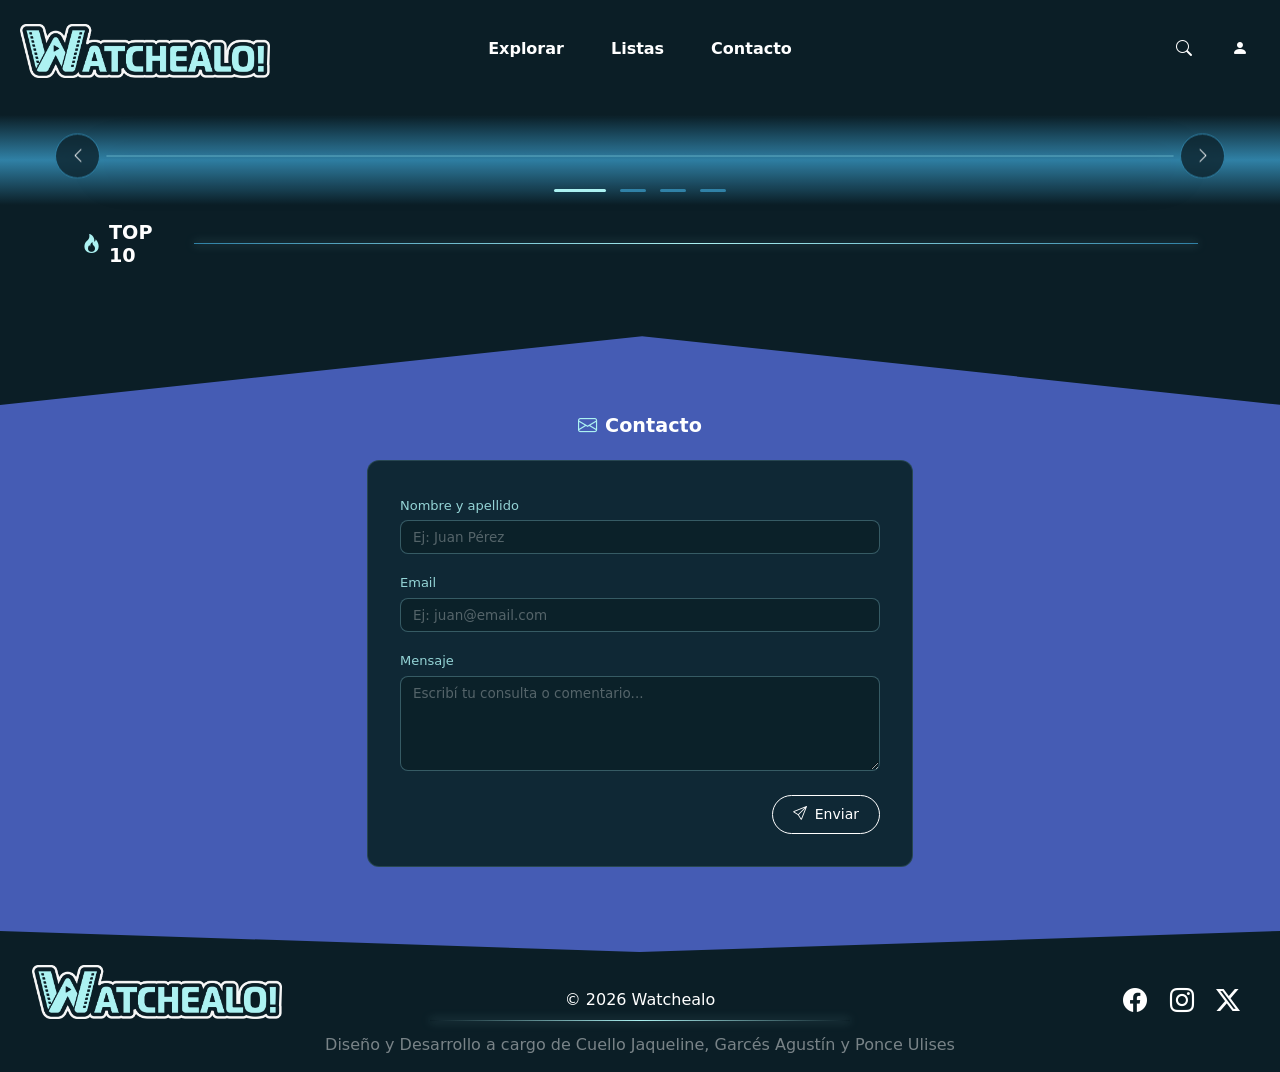
==== commit c50eaf81: "index.html en raiz" ====
--- a/index.html
+++ b/index.html
@@ -5,9 +5,25 @@
     <meta name="viewport" content="width=device-width, initial-scale=1.0">
     <link href="https://cdn.jsdelivr.net/npm/bootstrap@5.2.3/dist/css/bootstrap.min.css" rel="stylesheet" integrity="sha384-rbsA2VBKQhggwzxH7pPCaAqO46MgnOM80zW1RWuH61DGLwZJEdK2Kadq2F9CUG65" crossorigin="anonymous">
     <link rel="stylesheet" href="https://cdn.jsdelivr.net/npm/bootstrap-icons@1.13.1/font/bootstrap-icons.min.css">
-    <link rel="stylesheet" href="../css/estilos.css">
+    <link rel="stylesheet" href="css/estilos.css">
+    <title>Watchealo! - Home</title>
+
+    <!-- ICONOS TITLE-->
+    <!-- Favicon estándar -->
+    <link rel="icon" type="image/x-icon" href="img/favicon.ico">
+
+    <!-- PNG por tamaño (navegadores modernos) -->
+    <link rel="icon" type="image/png" sizes="16x16"   href="img/favicon_16x16.png">
+    <link rel="icon" type="image/png" sizes="32x32"   href="img/favicon_32x32.png">
+    <link rel="icon" type="image/png" sizes="48x48"   href="img/favicon_48x48.png">
+    <link rel="icon" type="image/png" sizes="64x64"   href="img/favicon_64x64.png">
+    <link rel="icon" type="image/png" sizes="128x128" href="img/favicon_128x128.png">
+    <link rel="icon" type="image/png" sizes="256x256" href="img/favicon_256x256.png">
+
+    <!-- Apple Touch Icon (iOS) -->
+    <link rel="apple-touch-icon" sizes="128x128" href="img/favicon_128x128.png">
+
     <script src="https://www.google.com/recaptcha/api.js" async defer></script>
-    <title>Inicio</title>
 </head>
 <body>
     <header class="sticky-top">
@@ -15,7 +31,7 @@
             <div class="row">
                 <nav class="navbar navbar-expand-lg navbar-dark mx-auto bg-dark">
                     <div class="container-fluid mx-2 my-2 position-relative">
-                        <a class="navbar-brand" href="inicio.html"><img src="../img/logo.png" alt="Logo" width="250" height="auto" class="d-inline-block align-text-top img"></a>
+                        <a class="navbar-brand" href="index.html"><img src="img/logo.png" alt="Logo" width="250" height="auto" class="d-inline-block align-text-top img"></a>
                         <button class="navbar-toggler" type="button" data-bs-toggle="collapse" data-bs-target="#navbarNav" aria-controls="navbarNav" aria-expanded="false" aria-label="Toggle navigation">
                         <span class="icono-hamb"><i class="bi bi-caret-down-fill"></i></span>
                         </button>
@@ -24,10 +40,10 @@
                             <!-- Menú centrado -->
                             <ul class="navbar-nav mx-auto links">
                                 <li class="nav-item px-2">
-                                    <a class="nav-link btn-nav" href="explorar.html">Explorar</a>
+                                    <a class="nav-link btn-nav" href="html/explorar.html">Explorar</a>
                                 </li>
                                 <li class="nav-item px-2">
-                                    <a class="nav-link btn-nav" href="listas.html">Listas</a>
+                                    <a class="nav-link btn-nav" href="html/listas.html">Listas</a>
                                 </li>
                                 <li class="nav-item px-2">
                                     <a class="nav-link btn-nav" href="#Contacto">Contacto</a>
@@ -43,7 +59,7 @@
                                     </button>
                                 </form>
 
-                                <a href="perfil.html">
+                                <a href="html/perfil.html">
                                     <button class="btn btn-user" type="button">
                                         <i class="bi bi-person-fill"></i>
                                     </button>
@@ -180,7 +196,9 @@
                                     </div>
 
                                     <div class="d-flex justify-content-end">
-                                        <div class="g-recaptcha" data-sitekey="TU_SITE_KEY_AQUI"></div>
+                                        <div class="recaptcha-wrapper">
+                                            <div class="g-recaptcha" data-sitekey="TU_SITE_KEY_REAL_AQUI" data-theme="dark"></div>
+                                        </div>
                                         <button type="button" class="btn btn-enviar" id="boton-enviar-contacto">
                                             <i class="bi bi-send me-2"></i>Enviar
                                         </button>
@@ -214,7 +232,7 @@
         <div class="row">
             <div class="col-12 p-4 d-flex flex-column flex-lg-row justify-content-between align-items-center text-center">
                 
-                <a href="#"><img src="../img/logo.png" alt="Logo" width="250" height="auto" class="d-inline-block align-text-top img m-3"></a>
+                <a href="#"><img src="img/logo.png" alt="Logo" width="250" height="auto" class="d-inline-block align-text-top img m-3"></a>
 
                 <p class="mb-0 text-center m-3">© 2026 Watchealo</p>
 
@@ -244,7 +262,7 @@
     crossorigin="anonymous">
 </script>
 
-<script src="../js/comp.js"></script>
-<script src="../js/validar.js"></script>
+<script src="js/comp.js"></script>
+<script src="js/validar.js"></script>
 </body>
 </html>
--- a/css/estilos.css
+++ b/css/estilos.css
@@ -10,6 +10,17 @@
     --sizeNav: 1rem;
 }
 
+.popover {
+    --bs-popover-bg: var(--CARD);
+    --bs-popover-border-color: var(--SECONDARY);
+    --bs-popover-header-bg: var(--PRIMARY);
+    --bs-popover-header-color: var(--SECONDARY);
+    --bs-popover-body-color: white;
+    --bs-popover-body-padding-x: 0.9rem;
+    --bs-popover-body-padding-y: 0.5rem;
+    --bs-popover-arrow-height: 0.5rem;
+    border-radius: 10px;
+}
 
 body{
     background-color: var(--PRIMARY);
@@ -58,7 +69,6 @@
 .navbar {
     transition: background 0.5s ease, box-shadow 0.25s ease; 
     z-index: 1051;
-    transition: bac;
 }
 
 .navbar-scroll {
@@ -97,7 +107,6 @@
     background-color: transparent;
     color: white;
     border: 1px solid var(--TERCIARY) !important;
-    
 }
 
 .form-control:focus{
@@ -127,21 +136,7 @@
     font-size: var(--sizeNav);
 }
 
-.btn-nav{
-    color: var(--WHITE);
-    transition: color 0.3s ease;
-    font-size: var(--sizeNav);
-    font-weight: bold;   
-    border-radius: 10px;
-    width: 15vh;
-    text-align: center;
-    transition: all 0.3s ease;
-}
-
-.btn-nav:hover{
-    color: var(--SECONDARY);
-    text-shadow: 0 0 8px var(--SECONDARY);   
-}
+
 
 
 
@@ -171,80 +166,164 @@
     transform: scale(1.05) !important;
 }
 
+/* ==========================================================================
+   1. ESTILOS BASE GENERALES (Comunes para todos)
+   ========================================================================== */
+
+.btn-nav {
+    color: var(--WHITE);
+    transition: color 0.3s ease, text-shadow 0.3s ease;
+    font-size: var(--sizeNav);
+    font-weight: bold;   
+    border-radius: 10px;
+    text-align: center;
+    width: auto !important; 
+    padding: 6px 14px;
+}
+
+.btn-nav:hover {
+    color: var(--SECONDARY);
+    text-shadow: 0 0 8px var(--SECONDARY);   
+}
+
+.navbar-nav .nav-item {
+    margin: 0 !important;
+}
+
+
+/* ==========================================================================
+   2. SOLO PARA ESCRITORIO (Pantallas Grandes de 992px en adelante)
+   ========================================================================== */
+@media (min-width: 992px) {
+    .navbar .container-fluid {
+        position: relative; 
+    }
+
+    .navbar-collapse {
+        display: flex !important;
+        width: 100%;
+    }
+
+    /* Centrado absoluto REAL: Solo vive en computadoras */
+    .navbar-nav.links {
+        position: absolute !important;
+        left: 50% !important;
+        top: 50% !important;
+        transform: translate(-50%, -50%) !important; 
+        margin: 0 !important;
+        display: flex !important;
+        flex-direction: row !important;
+        gap: 15px;
+        z-index: 10;
+    }
+
+    .busquedaYusuario {
+        margin-left: auto !important; 
+        margin-right: 0 !important;
+    }
+}
+
+
+/* ==========================================================================
+   3. PARA TABLETS Y MÓVILES (Pantallas Menores a 991.98px)
+   ========================================================================== */
 @media (max-width: 991.98px) {
 
-
-    /* TODO ESTO ES PARA EL NAV */
+    .navbar .container-fluid {
+        flex-wrap: wrap !important;
+        padding-left: 8px !important;
+        padding-right: 8px !important;
+        align-items: center !important;
+    }
+
+    .navbar-brand {
+        flex-shrink: 1 !important;
+    }
+
+    .navbar-toggler {
+        flex-shrink: 0 !important;
+        margin-left: auto !important;
+        background-color: transparent;
+        border: 1px solid var(--SECONDARY);
+    }
+
+    /* El colapso se vuelve un contenedor vertical normal */
     .navbar-collapse {
+        display: flex;
+        flex-direction: column !important;
         text-align: center;
         padding-top: 1rem;
-        display: flex;
-        flex-direction:column;
-        align-items: center;
-    }
-
-    .navbar-nav {
-        margin-bottom: 1.5rem;
+        width: 100% !important;
+    }
+
+    /* IMPORTANTE: Desactivamos el absoluto aquí devolviendo el flujo nativo */
+    .navbar-nav.links {
+        position: relative !important;
+        left: 0 !important;
+        top: 0 !important;
+        transform: none !important; /* Quitamos el translate que lo rompía en image_afe01a.png */
+        margin: 1rem auto 1.5rem auto !important;
+        flex-direction: row !important; /* Uno al lado del otro */
+        flex-wrap: nowrap !important;
+        justify-content: center !important;
+        width: 100% !important;
+        gap: 0 !important;
     }
 
     .navbar-nav .nav-item {
-        margin: 5px 10px;
-    }
-
-    .busquedaYusuario{
-        margin-bottom: 5px;
-        margin: auto;
+        margin: 0 8px !important; /* Espaciado entre botones en mobile */
+    }
+
+    .busquedaYusuario {
+        margin: 0 auto 5px auto !important;
         flex-direction: row !important;
-        justify-content: center;       
-        width: 100%; 
-    }
-
-    .links{
-        display: flex;
-        flex-direction: row;
-        flex-wrap: wrap;
-        justify-content: center;
-    }
-
-    .navbar-toggler{
-        background-color: transparent;
-        border: 1px solid var(--SECONDARY)
-    }
-
-    .icono-hamb{
+        justify-content: center !important;
+        width: 100% !important;
+    }
+
+    .icono-hamb {
         color: var(--SECONDARY);
         font-size: 20px;
         display: inline-block;
         transition: transform 0.5s ease;
     }
 
-    .icono-hamb.rotado{
+    .icono-hamb.rotado {
         transform: rotate(180deg);
     }
 
-    .navbar-toggler:focus{
+    .navbar-toggler:focus {
         box-shadow: none;
     }
-    /**********************************************/
-
-    
-
-
-}
-
-@media (max-width: 767px) {
-    .reseñas_perfil{
-        display: flex;
-        flex-direction: row;
-        
-    }
-
-    .reseña{
-        margin: 0% 10%;
-    }
-}
-
-
+
+    .navbar-brand img {
+        width: 160px !important;
+    }
+}
+
+
+/* ==========================================================================
+   4. OPTIMIZACIÓN MÓVIL EXTREMA (Mobile M y S)
+   ========================================================================== */
+@media (max-width: 425px) {
+    .navbar-nav .nav-item {
+        margin: 0 4px !important;
+    }
+
+    .btn-nav {
+        font-size: 0.85rem !important;
+        padding: 4px 6px !important;
+    }
+}
+
+@media (max-width: 340px) {
+    .navbar-nav .nav-item {
+        margin: 0 2px !important;
+    }
+    .btn-nav {
+        font-size: 0.75rem !important;
+    }
+}
 
 .header{
     background-color: var(--PRIMARY) !important;
@@ -254,6 +333,7 @@
     background-color: var(--PRIMARY) !important;
     position: relative;    
 }
+
 
 /*------------------------------------------------ CARRUSEL INICIO ------------------------------------------------  */
 
@@ -499,30 +579,6 @@
     background: linear-gradient(var(--PRIMARY), var(--TERCIARY), var(--PRIMARY));
 }
 
-/* ── RESPONSIVE ── */
-
-@media (min-width: 992px) {
-    /* Apuntamos al ul de los links */
-    .navbar-nav.links {
-        position: absolute;
-        left: 50%;
-        transform: translateX(-50%);
-    }
-}
-
-@media (max-width: 375px) {
-    .navbar-nav.links {
-        display: flex;
-        flex-direction: column;
-    }
-}
-
-@media (max-width: 425px) {
-    .navbar-nav.links {
-        display: flex;
-        flex-direction: column;
-    }
-}
 
 /* Mobile L (≤425px) y landscape */
 @media (max-width: 425px) {
@@ -825,6 +881,49 @@
     flex-shrink: 0;
 }
 
+/*------------------------------------------------ CAPTCHA RESPONSIVE ------------------------------------------------*/
+
+.contacto-card .d-flex.justify-content-end {
+    align-items: center;
+    flex-wrap: wrap;
+    gap: 1rem;
+    justify-content: space-between !important;
+}
+
+.recaptcha-wrapper {
+    display: inline-block;
+    transform: scale(0.92);
+    transform-origin: left center;
+}
+
+@media (max-width: 480px) {
+    .contacto-card .d-flex.justify-content-end {
+        flex-direction: column;
+        align-items: center;
+        gap: 0.75rem;
+    }
+
+    .recaptcha-wrapper {
+        transform: scale(0.8);
+        transform-origin: top center;
+        width: 100%;
+        display: flex;
+        justify-content: center;
+    }
+
+    .contacto-card .btn-enviar {
+        width: 100%;
+        justify-content: center;
+        display: flex;
+    }
+}
+
+@media (max-width: 360px) {
+    .recaptcha-wrapper {
+        transform: scale(0.7);
+    }
+}
+
 /*------------------------------------------------ BANNER DE PERFIL ------------------------------------------------*/
 
 header + main > .container-fluid.px-0 {
@@ -851,7 +950,8 @@
     object-fit: cover;
     border: 2px solid var(--SECONDARY);
     display: block;
-    opacity: 25;
+    opacity: 1;
+    transition: opacity 0.25s ease;
 }
 
 .banner-filtro{
@@ -894,7 +994,7 @@
 
 .perfil-header-row {
     display: flex;
-    align-items: center;
+    align-items: center !important;
     gap: 1rem;
     padding: 0 5%;
     position: absolute;
@@ -902,7 +1002,7 @@
     left: 0;
     width: 100%;
     z-index: 1040;
-    transform: translateY(-50%);
+    transform: translateY(-30%);
 }
 
 .pfp-contenedor {
@@ -919,6 +1019,7 @@
     background-color: white;
     border: 3px solid var(--SECONDARY);
     display: block;
+    transition: opacity 0.25s ease;
 }
 
 /* Botón cámara — centrado debajo de la foto */
@@ -986,7 +1087,7 @@
     gap: 8px;
     transition: all 0.3s ease;
     cursor: pointer;
-    z-index: 10;
+    z-index: 1050;
 }
 
 .btn-cambiar-banner:hover {
@@ -1098,7 +1199,7 @@
         padding: 5px 14px !important;
         /* Le damos un fondo oscuro semi-transparente para que contraste hermoso dentro del banner */
         background-color: rgba(15, 40, 53, 0.75) !important;
-        border: 1.5px solid var(--celeste) !important;
+        border: 1.5px solid var(--SECONDARY) !important;
     }
 
     /* 3. SIMPLIFICACIÓN DEL FLUJO: Como ya nada sobresale del banner, 
@@ -1173,6 +1274,106 @@
     }
 }
 
+/*------------------------------------------------ BOTÓN ELIMINAR FOTO PERFIL ------------------------------------------------*/
+
+.btn-eliminar-pfp {
+    position: absolute;
+    top: 0;
+    right: 0;
+    background-color: var(--PRIMARY);
+    border: 2px solid var(--CUATERNARY);
+    color: var(--CUATERNARY);
+    border-radius: 50%;
+    width: 28px;
+    height: 28px;
+    display: flex;
+    align-items: center;
+    justify-content: center;
+    cursor: pointer;
+    transition: all 0.3s ease;
+    z-index: 1051;
+    font-size: 0.7rem;
+}
+
+.btn-eliminar-pfp:hover {
+    background-color: var(--CUATERNARY);
+    color: white;
+    text-shadow: 0 0 8px var(--WHITE);
+    transform: scale(1.1);
+}
+
+/*------------------------------------------------ BOTÓN ELIMINAR BANNER ------------------------------------------------*/
+
+.btn-eliminar-banner {
+    position: absolute;
+    bottom: 15px;
+    right: 180px; /* deja espacio al btn-cambiar-banner que está a right:15px con ~140px de ancho */
+    background-color: var(--PRIMARY);
+    border: 2px solid var(--CUATERNARY);
+    color: var(--CUATERNARY);
+    border-radius: 50%;
+    width: 36px;
+    height: 36px;
+    display: flex;
+    align-items: center;
+    justify-content: center;
+    cursor: pointer;
+    transition: all 0.3s ease;
+    z-index: 1051;
+    font-size: 0.85rem;
+}
+
+.btn-eliminar-banner:hover {
+    background-color: var(--CUATERNARY);
+    color: white;
+    text-shadow: 0 0 8px var(--WHITE);
+    transform: scale(1.05);
+}
+
+@media (max-width: 768px) {
+    .btn-eliminar-banner {
+        width: 30px;
+        height: 30px;
+        bottom: 20px;
+    }
+
+    .btn-eliminar-pfp {
+        width: 26px;
+        height: 26px;
+        font-size: 0.65rem;
+    }
+}
+
+@media (max-width: 576px) {
+    .btn-eliminar-banner {
+        bottom: 15px;
+        right: 60px; /* espacio desde el btn-cambiar-banner que en mobile es círculo de 40px a right:12px */
+        width: 40px;
+        height: 40px;
+    }
+
+    .btn-eliminar-pfp {
+        width: 24px;
+        height: 24px;
+        font-size: 0.6rem;
+    }
+}
+
+@media (max-width: 425px) {
+    .btn-eliminar-banner {
+        right: 18px;
+        bottom: 60px;
+        width: 28px;
+        height: 28px;
+    }
+
+    .btn-eliminar-pfp {
+        width: 22px;
+        height: 22px;
+        font-size: 0.55rem;
+    }
+}
+
 /*------------------------------------------------ BIOGRAFÍA ------------------------------------------------*/
 
 .bio-section-header {
@@ -1856,6 +2057,17 @@
     text-shadow: 0 0 8px var(--SECONDARY);
 }
 
+#contenido-sin-logear .posicion-password-relativa {
+    display: grid !important;
+    width: 100% !important;
+    margin-bottom: 1rem;
+}
+
+#contenido-sin-logear .posicion-password-relativa .form-control {
+    grid-area: 1 / 1 !important;
+    margin-bottom: 0 !important;
+}
+
 #input-fechaNac::-webkit-calendar-picker-indicator {
     /* Este filtro transforma el negro original exactamente en #acf2f2 */
     filter: invert(93%) sepia(21%) saturate(927%) hue-rotate(134deg) brightness(101%) contrast(93%);
@@ -1869,6 +2081,156 @@
 .terminos:hover{
     color: var(--SECONDARY);
     text-shadow: 0 0 10px var(--CYAN);
+}
+
+.posicion-password-relativa {
+    position: relative !important;
+    width: 100%;
+    display: grid;
+}
+
+.posicion-password-relativa .form-control {
+    padding-right: 45px !important;
+    grid-area: 1 / 1; /* ocupa toda la celda del grid */
+}
+
+.btn-toggle-pass {
+    position: absolute !important;
+    right: 12px !important;
+    top: 50% !important;
+    transform: translateY(-50%) !important;
+    height: auto !important;
+    width: auto !important;
+    padding: 0 !important;
+    margin: 0 !important;
+    line-height: 0 !important;
+    background: transparent !important;
+    border: none !important;
+    color: white !important;
+    z-index: 5;
+    transition: color 0.2s ease;
+}
+
+.btn-toggle-pass i {
+    display: inline-block !important;
+    line-height: 1 !important;
+    vertical-align: middle !important;
+    font-size: 1.1rem !important;
+}
+
+.btn-toggle-pass:hover {
+    color: var(--SECONDARY) !important;
+}
+
+.btn-toggle-pass:focus {
+    box-shadow: none !important;
+    outline: none !important;
+}
+
+/* ── INPUTS CON LABEL FLOTANTE (LOGIN) ── */
+
+.input-flotante {
+    position: relative;
+    width: 100%;
+}
+
+.input-flotante .input-fl {
+    width: 100%;
+    padding: 0.75rem 1rem !important;
+    background-color: rgba(255, 255, 255, 0.03) !important;
+    border: 1px solid var(--TERCIARY) !important;
+    border-radius: 8px !important;
+    color: white !important;
+    font-size: 1rem;
+    transition: border-color 0.3s ease, box-shadow 0.3s ease;
+    display: block;
+}
+
+.input-flotante .input-fl:focus {
+    border-color: var(--SECONDARY) !important;
+    box-shadow: 0 0 0 3px rgba(172, 242, 242, 0.12) !important;
+    background-color: rgba(172, 242, 242, 0.05) !important;
+    outline: none;
+}
+
+/* Label en reposo: centrado verticalmente dentro del input */
+.label-fl {
+    position: absolute;
+    top: 50%;
+    left: 15px;
+    transform: translateY(-50%);
+    color: rgba(255, 255, 255, 0.4);
+    font-size: 1rem;
+    pointer-events: none;
+    transition: all 0.3s ease;
+    background-color: transparent;
+    padding: 0 4px;
+    border-radius: 100px;
+}
+
+/* Label flotando sobre el borde superior */
+.input-flotante .input-fl:focus ~ .label-fl,
+.input-flotante .input-fl:not(:placeholder-shown) ~ .label-fl {
+    top: 0;
+    transform: translateY(-50%) scale(0.8);
+    color: var(--SECONDARY);
+    font-weight: bold;
+    letter-spacing: 0.05em;
+    /* Fondo que "corta" el borde del input y hace el efecto */
+    background-color: var(--TERCIARY);
+    padding: 0 6px;
+}
+
+/* Cuando está enfocado: color celeste del borde también */
+.input-flotante .input-fl:focus ~ .label-fl {
+    color: var(--SECONDARY);
+}
+
+/* Botón ojo dentro del .input-flotante */
+.input-flotante .btn-toggle-pass {
+    position: absolute !important;
+    right: 12px !important;
+    top: 50% !important;
+    transform: translateY(-50%) !important;
+    height: auto !important;
+    width: auto !important;
+    padding: 0 !important;
+    margin: 0 !important;
+    line-height: 0 !important;
+    background: transparent !important;
+    border: none !important;
+    color: white !important;
+    z-index: 5;
+}
+
+.input-flotante .btn-toggle-pass:hover {
+    color: var(--SECONDARY) !important;
+}
+
+/* Limpia el selector viejo que pisaba estos inputs */
+#contenido-sin-logear .input-flotante .input-fl {
+    margin-bottom: 0 !important;
+    width: 100% !important;
+    box-sizing: border-box !important;
+}
+
+/* Fuerza el color blanco al escribir sobre un campo autocompletado */
+.input-fl {
+    -webkit-text-fill-color: white !important;
+    caret-color: white !important;
+}
+
+.input-fl:-webkit-autofill,
+.input-fl:-webkit-autofill:hover,
+.input-fl:-webkit-autofill:focus,
+.input-fl:-webkit-autofill:active,
+.input-fl:focus:-webkit-autofill,
+.input-fl:active:-webkit-autofill {
+    -webkit-box-shadow: 0 0 0px 1000px #0b1e26 inset !important;
+    -webkit-text-fill-color: white !important;
+    caret-color: white !important;
+    border-color: var(--SECONDARY) !important;
+    transition: background-color 5000s ease-in-out 0s;
 }
 
 /*------------------------------------------------ RESPONSIVO PERFIL ------------------------------------------------*/
@@ -3149,4 +3511,59 @@
 
 .btn-close-personalizado:hover {
     color: white; /* Color al pasar el mouse */
+}
+
+/*------------------------------------------------ POPOVERS PERSONALIZADOS ------------------------------------------------*/
+
+.popover {
+    background-color: var(--CARD);
+    border: 1px solid var(--SECONDARY);
+    border-radius: 10px;
+    box-shadow: 0 4px 18px rgba(0, 0, 0, 0.5);
+}
+
+.popover .popover-body {
+    color: white;
+    font-size: 0.85rem;
+    font-weight: 500;
+    padding: 0.5rem 0.9rem;
+    border-radius: 10px;
+}
+
+/* Si en algún momento usás popover-header */
+.popover .popover-header {
+    background-color: var(--PRIMARY);
+    color: var(--SECONDARY);
+    border-bottom: 1px solid var(--BORDER);
+    font-weight: 600;
+}
+
+/* Flechita: cada dirección tiene su propio pseudo-elemento ::before/::after */
+.popover .popover-arrow::before,
+.popover .popover-arrow::after {
+    border-color: transparent;
+}
+
+/* Top */
+.bs-popover-top > .popover-arrow::after,
+.bs-popover-auto[data-popper-placement^="top"] > .popover-arrow::after {
+    border-top-color: var(--CARD);
+}
+
+/* Bottom */
+.bs-popover-bottom > .popover-arrow::after,
+.bs-popover-auto[data-popper-placement^="bottom"] > .popover-arrow::after {
+    border-bottom-color: var(--CARD);
+}
+
+/* Left */
+.bs-popover-start > .popover-arrow::after,
+.bs-popover-auto[data-popper-placement^="left"] > .popover-arrow::after {
+    border-left-color: var(--CARD);
+}
+
+/* Right */
+.bs-popover-end > .popover-arrow::after,
+.bs-popover-auto[data-popper-placement^="right"] > .popover-arrow::after {
+    border-right-color: var(--CARD);
 }
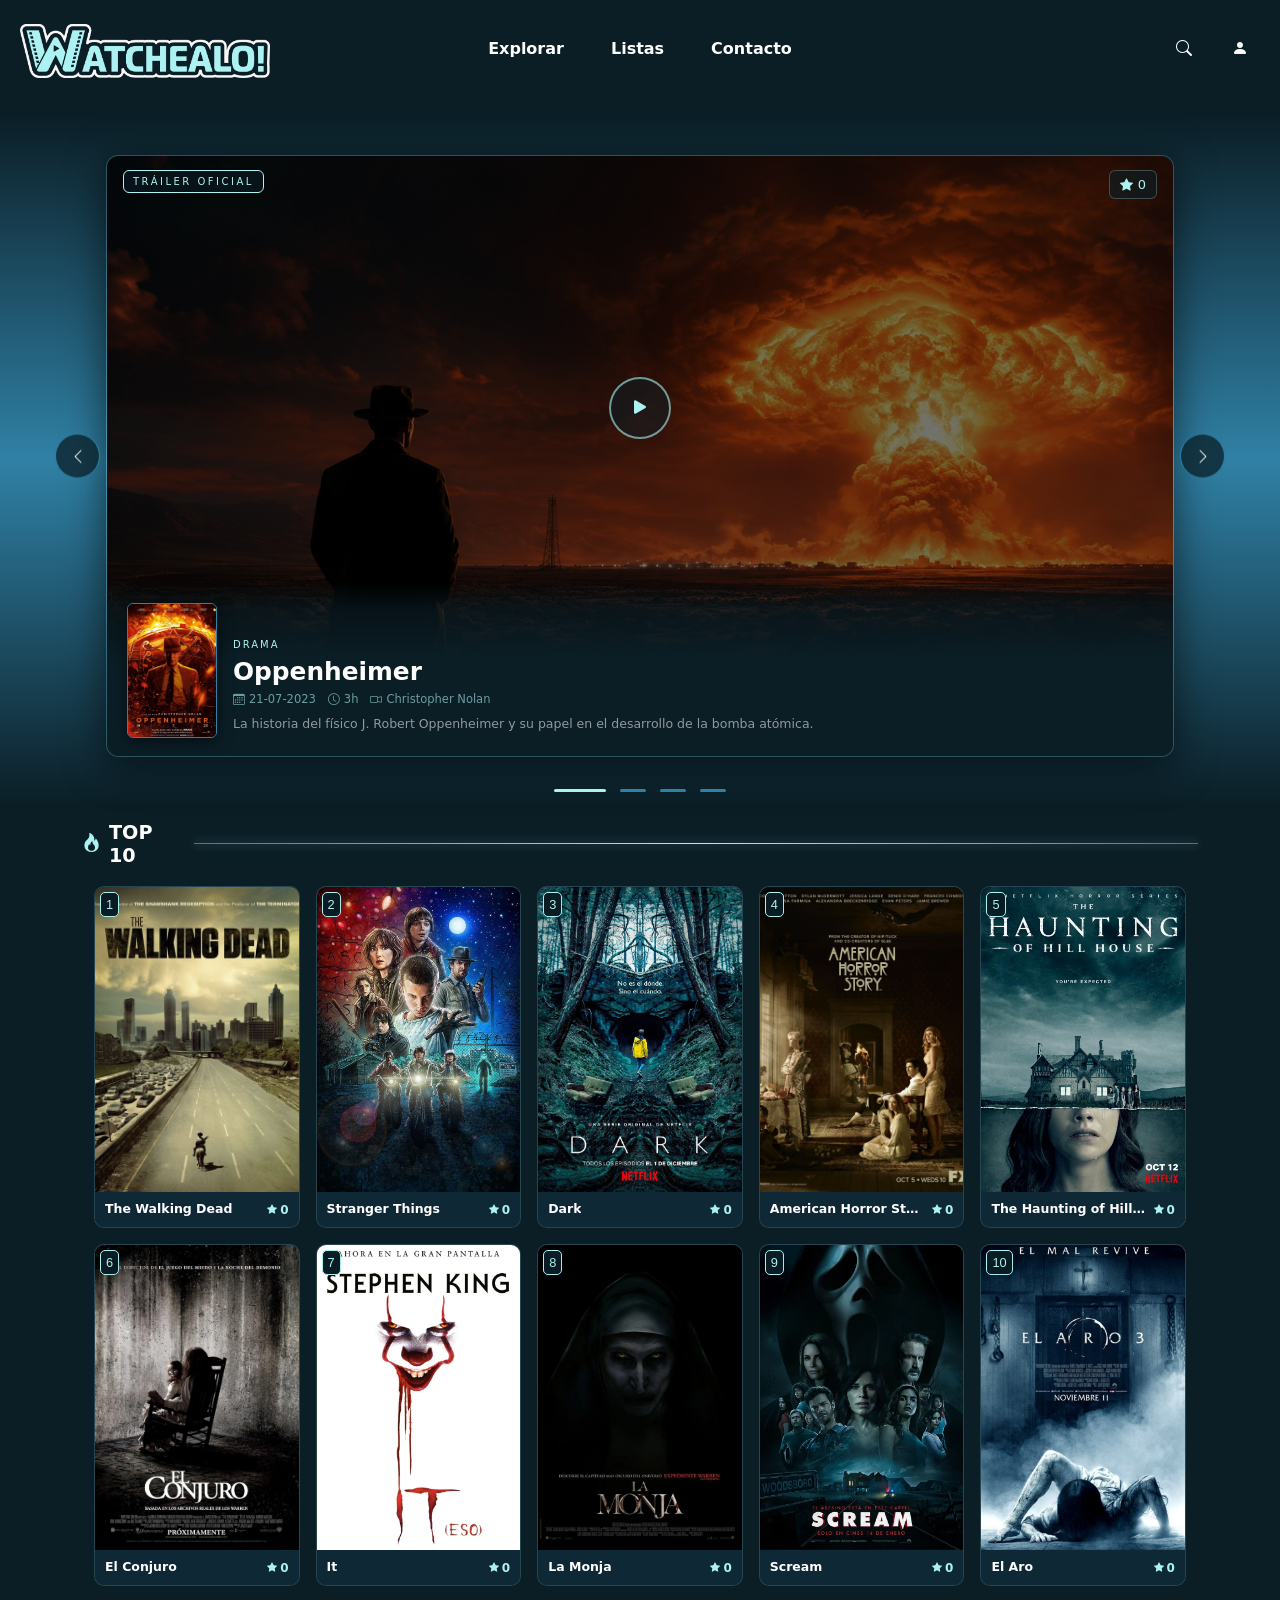
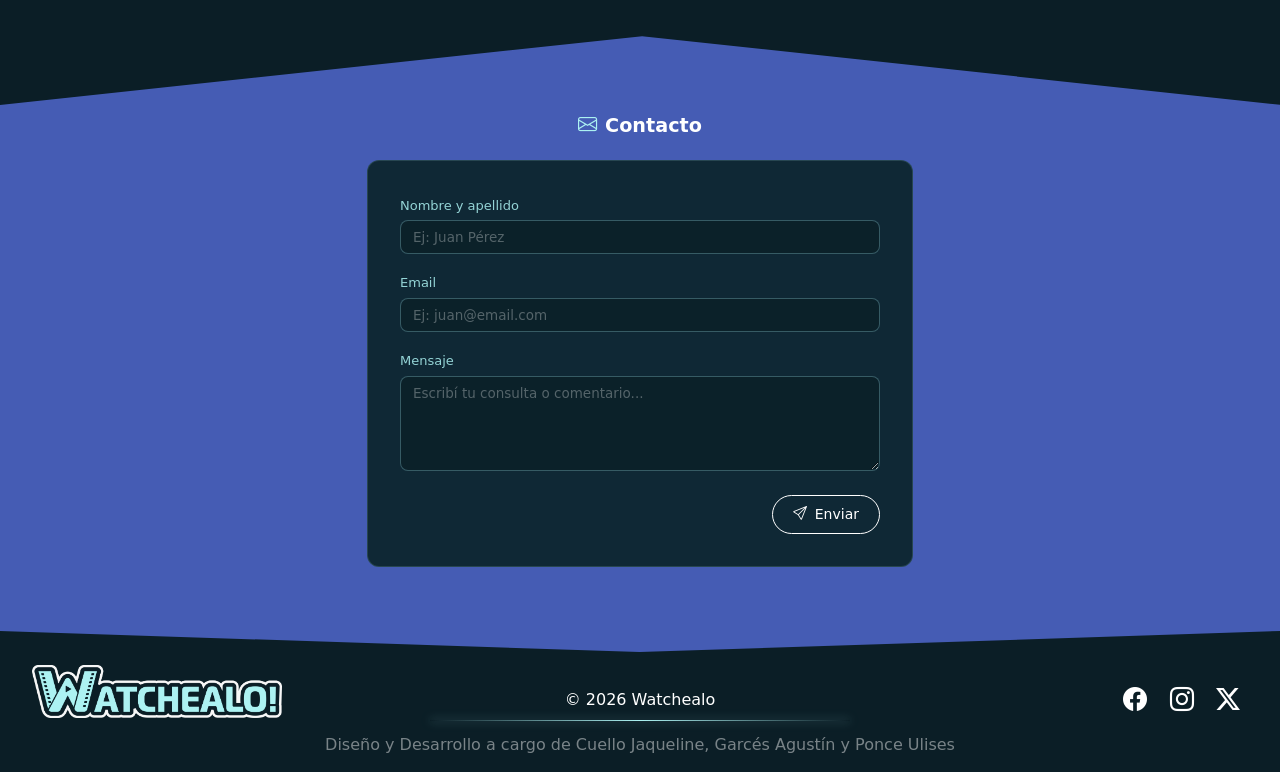
==== commit 19311ae4: "g-recaptcha" ====
--- a/index.html
+++ b/index.html
@@ -197,7 +197,7 @@
 
                                     <div class="d-flex justify-content-end">
                                         <div class="recaptcha-wrapper">
-                                            <div class="g-recaptcha" data-sitekey="TU_SITE_KEY_REAL_AQUI" data-theme="dark"></div>
+                                            <div class="g-recaptcha" data-sitekey="6Lf0tCItAAAAALwQKyKrj52Dvz6WyQzKyjrMqjap" data-theme="dark"></div>
                                         </div>
                                         <button type="button" class="btn btn-enviar" id="boton-enviar-contacto">
                                             <i class="bi bi-send me-2"></i>Enviar
@@ -261,7 +261,7 @@
     integrity="sha384-kenU1KFdBIe4zVF0s0G1M5b4hcpxyD9F7jL+jjXkk+Q2h455rYXK/7HAuoJl+0I4"
     crossorigin="anonymous">
 </script>
-
+<script src="https://www.google.com/recaptcha/api.js" async defer></script>
 <script src="js/comp.js"></script>
 <script src="js/validar.js"></script>
 </body>
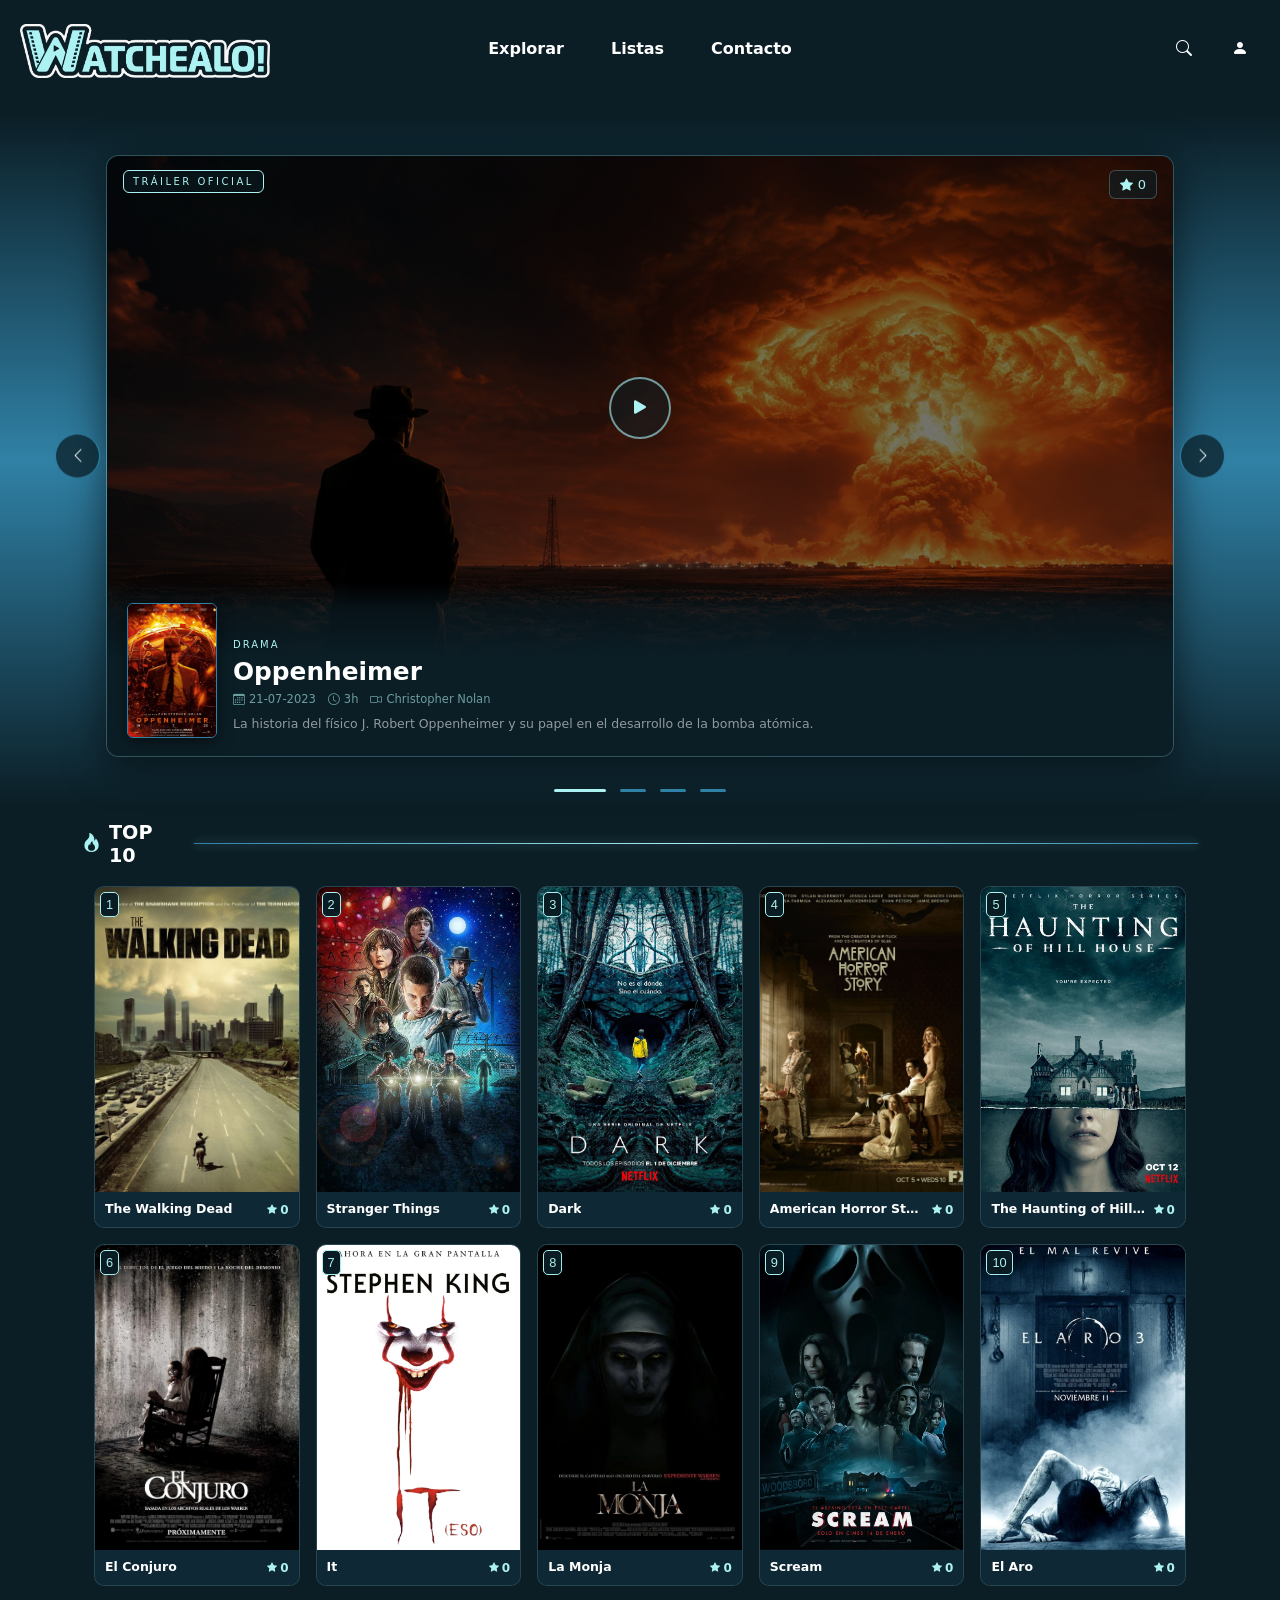
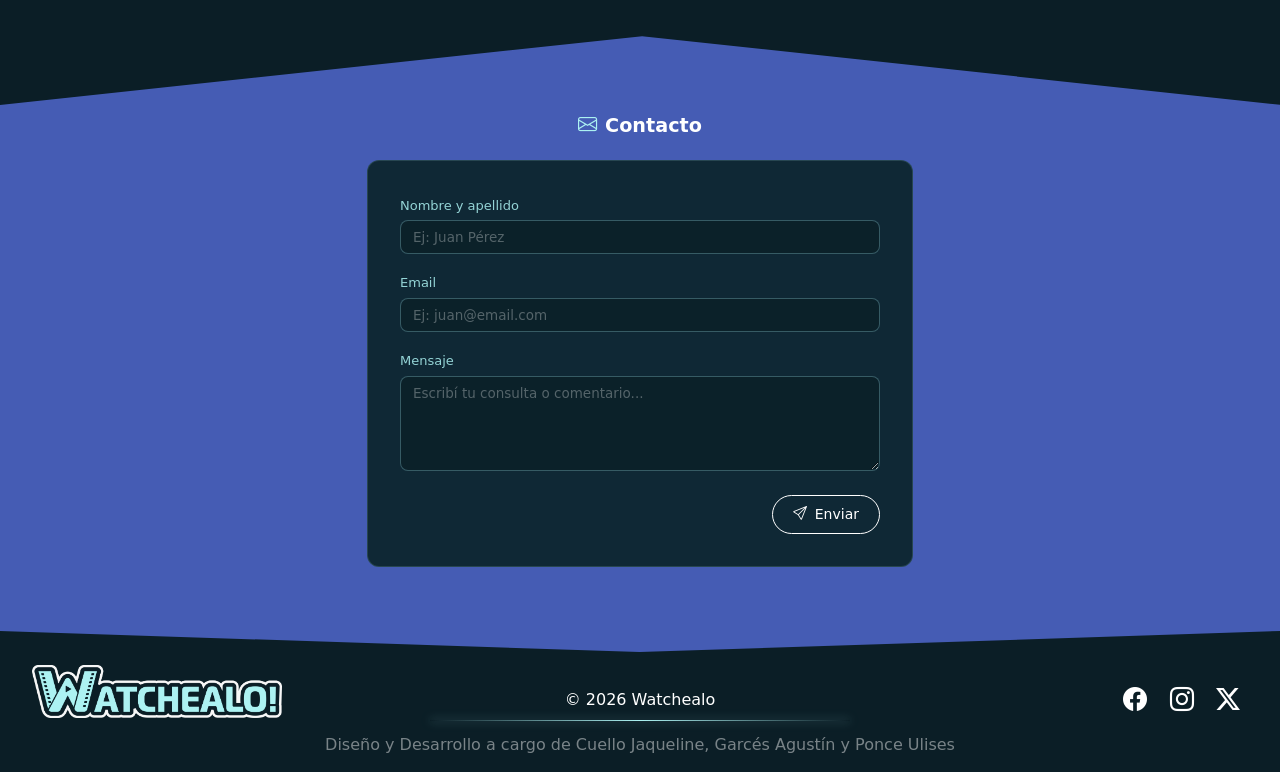
==== commit 0cd64fe4: "Modal en captcha" ====
--- a/index.html
+++ b/index.html
@@ -255,6 +255,24 @@
 
     </div>
 </footer>
+
+<!-- Modal de Aviso del Sistema -->
+<div class="modal fade" id="modalAvisoSistemaDetalle" tabindex="-1" aria-labelledby="modalAvisoLabelDetalle" aria-hidden="true">
+    <div class="modal-dialog modal-dialog-centered">
+        <div class="modal-content" style="background-color: var(--PRIMARY); border: 2px solid var(--SECONDARY); color: white;">
+            <div class="modal-header" style="border-bottom: 1px solid rgba(172, 242, 242, 0.15);">
+                <h5 class="modal-title fw-bold" id="modalAvisoLabelDetalle" style="color: var(--SECONDARY);"></h5>
+                <button type="button" class="btn-close btn-close-white" data-bs-dismiss="modal" aria-label="Close"></button>
+            </div>
+            <div class="modal-body py-4" id="modalAvisoBodyDetalle"></div>
+            <div class="modal-footer" style="border-top: 1px solid rgba(172, 242, 242, 0.15);">
+                <button type="button" class="btn btn-outline-info rounded-pill px-4" id="btnCerrarAviso" data-bs-dismiss="modal" style="border-color: var(--SECONDARY); color: var(--SECONDARY);">
+                    Entendido
+                </button>
+            </div>
+        </div>
+    </div>
+</div>
     
 <script
     src="https://cdn.jsdelivr.net/npm/bootstrap@5.2.3/dist/js/bootstrap.bundle.min.js"
